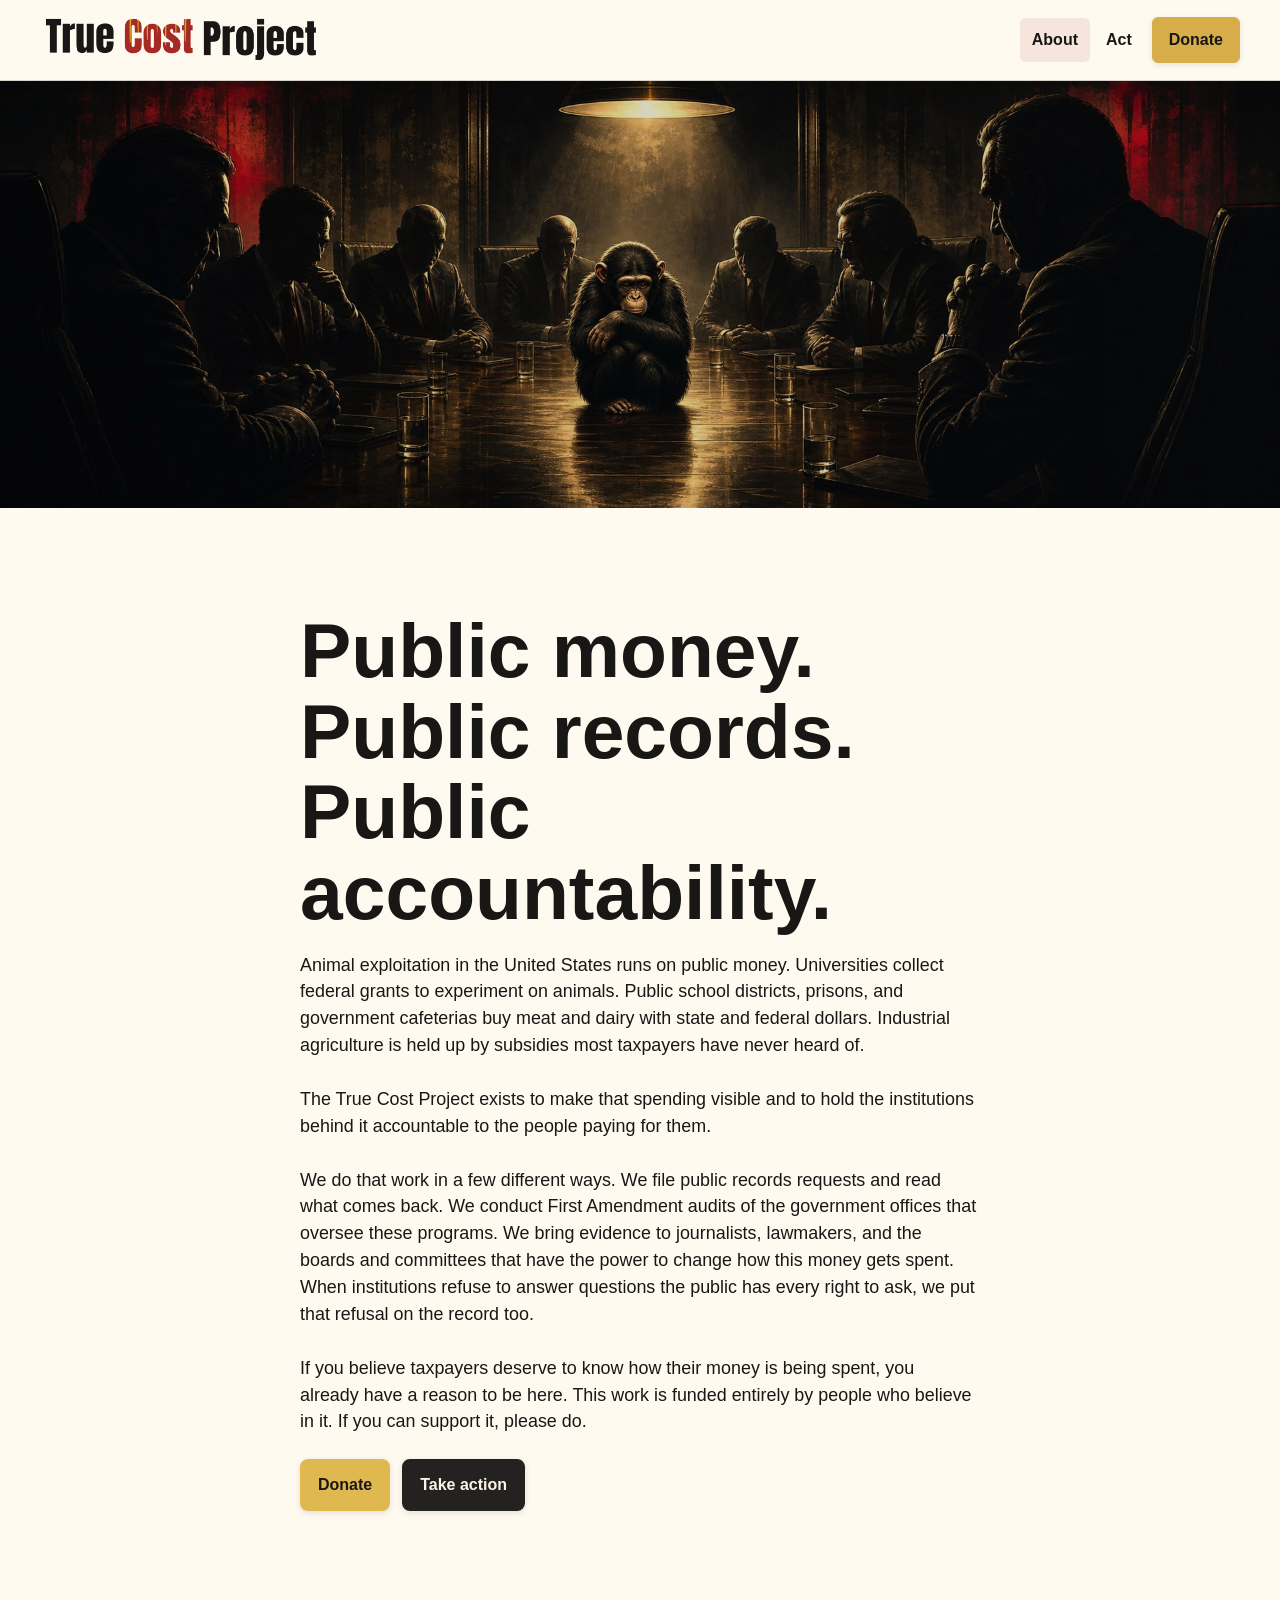
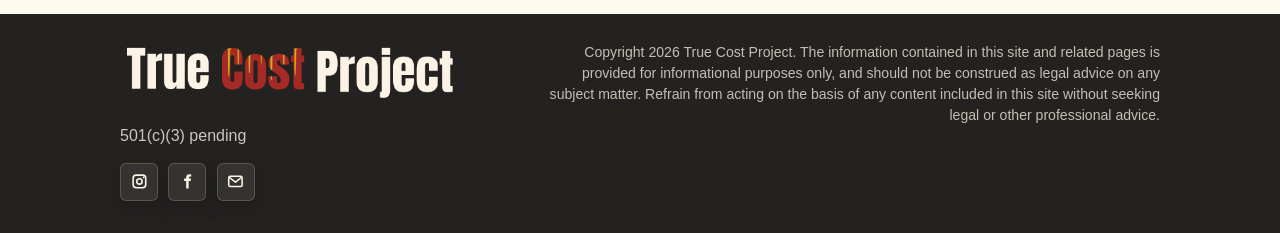
==== about.html @ 5595bfc1 "fix: tune closing sale layout" ====
<!doctype html>
<html lang="en" prefix="og: https://ogp.me/ns#">
  <head>
    <meta charset="utf-8">
    <meta name="viewport" content="width=device-width, initial-scale=1">
    <title>About True Cost Project | Research for Liberation</title>
    <meta name="description" content="Learn how True Cost Project follows money, research claims, and campaign openings tied to cages, vivisection, animal agriculture, and captive lives.">
    <meta name="robots" content="index,follow,max-image-preview:large">
    <meta name="theme-color" content="#ffffff">
    <link rel="apple-touch-icon" sizes="57x57" href="assets/icons/apple-icon-57x57.png">
    <link rel="apple-touch-icon" sizes="60x60" href="assets/icons/apple-icon-60x60.png">
    <link rel="apple-touch-icon" sizes="72x72" href="assets/icons/apple-icon-72x72.png">
    <link rel="apple-touch-icon" sizes="76x76" href="assets/icons/apple-icon-76x76.png">
    <link rel="apple-touch-icon" sizes="114x114" href="assets/icons/apple-icon-114x114.png">
    <link rel="apple-touch-icon" sizes="120x120" href="assets/icons/apple-icon-120x120.png">
    <link rel="apple-touch-icon" sizes="144x144" href="assets/icons/apple-icon-144x144.png">
    <link rel="apple-touch-icon" sizes="152x152" href="assets/icons/apple-icon-152x152.png">
    <link rel="apple-touch-icon" sizes="180x180" href="assets/icons/apple-icon-180x180.png">
    <link rel="icon" href="favicon.ico" sizes="any">
    <link rel="icon" type="image/png" sizes="192x192" href="assets/icons/android-icon-192x192.png">
    <link rel="icon" type="image/png" sizes="32x32" href="assets/icons/favicon-32x32.png">
    <link rel="icon" type="image/png" sizes="96x96" href="assets/icons/favicon-96x96.png">
    <link rel="icon" type="image/png" sizes="16x16" href="assets/icons/favicon-16x16.png">
    <link rel="manifest" href="assets/icons/manifest.json">
    <meta name="msapplication-TileColor" content="#ffffff">
    <meta name="msapplication-TileImage" content="assets/icons/ms-icon-144x144.png">
    <meta name="msapplication-config" content="assets/icons/browserconfig.xml">
    <link rel="canonical" href="https://truecostproject.org/about.html">
    <link rel="me" href="https://www.instagram.com/truecostproject/">
    <meta property="og:site_name" content="True Cost Project">
    <meta property="og:locale" content="en_US">
    <meta property="og:type" content="website">
    <meta property="og:title" content="About True Cost Project">
    <meta property="og:description" content="Research for liberation, built to expose funding behind cages, vivisection, animal agriculture, and captive lives.">
    <meta property="og:url" content="https://truecostproject.org/about.html">
    <meta property="og:image" content="https://truecostproject.org/assets/social-card.png">
    <meta property="og:image:secure_url" content="https://truecostproject.org/assets/social-card.png">
    <meta property="og:image:type" content="image/png">
    <meta property="og:image:width" content="1200">
    <meta property="og:image:height" content="630">
    <meta property="og:image:alt" content="True Cost Project card with Volunteer and Donate calls to action.">
    <meta name="twitter:card" content="summary_large_image">
    <meta name="twitter:title" content="About True Cost Project">
    <meta name="twitter:description" content="Research for liberation, built to expose funding behind cages, vivisection, animal agriculture, and captive lives.">
    <meta name="twitter:image" content="https://truecostproject.org/assets/social-card.png">
    <meta name="twitter:image:alt" content="True Cost Project card with Volunteer and Donate calls to action.">
    <link rel="stylesheet" href="assets/styles.css?v=20260530-closing-split">
    <script src="assets/site.js?v=20260529-copyedit" defer></script>
    <script type="application/ld+json">
      {
        "@context": "https://schema.org",
        "@graph": [
          {
            "@type": "Organization",
            "@id": "https://truecostproject.org/#organization",
            "name": "True Cost Project",
            "url": "https://truecostproject.org/",
            "description": "True Cost Project traces money behind vivisection, animal agriculture, captivity, and other animal-based harm.",
            "email": "info@truecostproject.org",
            "image": "https://truecostproject.org/assets/social-card.png",
            "sameAs": [
              "https://www.instagram.com/truecostproject/"
            ]
          },
          {
            "@type": "WebSite",
            "@id": "https://truecostproject.org/#website",
            "name": "True Cost Project",
            "url": "https://truecostproject.org/",
            "publisher": {
              "@id": "https://truecostproject.org/#organization"
            }
          },
          {
            "@type": "AboutPage",
            "@id": "https://truecostproject.org/about.html#webpage",
            "url": "https://truecostproject.org/about.html",
            "name": "About True Cost Project",
            "description": "Learn how True Cost Project follows money, research claims, and campaign openings tied to cages, vivisection, animal agriculture, and captive lives.",
            "isPartOf": {
              "@id": "https://truecostproject.org/#website"
            },
            "about": {
              "@id": "https://truecostproject.org/#organization"
            },
            "primaryImageOfPage": {
              "@type": "ImageObject",
              "url": "https://truecostproject.org/assets/social-card.png",
              "width": 1200,
              "height": 630
            },
            "dateModified": "2026-05-29",
            "inLanguage": "en-US"
          },
          {
            "@type": "BreadcrumbList",
            "@id": "https://truecostproject.org/about.html#breadcrumbs",
            "itemListElement": [
              {
                "@type": "ListItem",
                "position": 1,
                "name": "Home",
                "item": "https://truecostproject.org/"
              },
              {
                "@type": "ListItem",
                "position": 2,
                "name": "About",
                "item": "https://truecostproject.org/about.html"
              }
            ]
          }
        ]
      }
    </script>
  </head>
  <body data-page="about">
      <a class="skip-link" href="#main">Skip to content</a>
    <header class="site-header" data-site-header>
      <a class="brand" href="index.html" aria-label="True Cost Project home">
        <img class="brand-wordmark" src="assets/brand/wordmark-header.png?v=20260530-wordmark2" alt="" aria-hidden="true" width="1058" height="198">
      </a>
      <button class="menu-toggle" type="button" data-menu-toggle aria-expanded="false" aria-controls="site-nav">
        <span class="menu-toggle-lines" aria-hidden="true"></span>
        <span class="sr-only">Open menu</span>
      </button>
      <nav class="site-nav" id="site-nav" data-site-nav aria-label="Main navigation">
        <a class="nav-home" href="index.html" data-copy-id="global/nav-home" data-nav="home">Home</a>
        <a href="about.html" data-copy-id="global/nav-about" data-nav="about">About</a>
        <a href="act.html" data-copy-id="global/nav-act" data-nav="act">Act</a>
        <a class="nav-donate dead-link" href="#" data-copy-id="global/donate-label" data-donate-button data-pending-link>Donate</a>
      </nav>
    </header>

    <main id="main">
      <section class="page-hero section-dark visual-banner" aria-label="Illustration of a chimp surrounded by a dark boardroom meeting">
        <div class="banner-copy">
          <h1 data-copy-id="about/hero-title"></h1>
          <p data-copy-id="about/hero-subtitle"></p>
        </div>
      </section>

      <section class="section-light">
        <div class="section-inner content-narrow">
          <h1 data-copy-id="about/title">Public money. Public records. Public accountability.</h1>
          <p class="lead" data-copy-id="about/lead">Animal exploitation in the United States runs on public money. Universities collect federal grants to experiment on animals. Public school districts, prisons, and government cafeterias buy meat and dairy with state and federal dollars. Industrial agriculture is held up by subsidies most taxpayers have never heard of.<br>
<br>
The True Cost Project exists to make that spending visible and to hold the institutions behind it accountable to the people paying for them.<br>
<br>
We do that work in a few different ways. We file public records requests and read what comes back. We conduct First Amendment audits of the government offices that oversee these programs. We bring evidence to journalists, lawmakers, and the boards and committees that have the power to change how this money gets spent. When institutions refuse to answer questions the public has every right to ask, we put that refusal on the record too.<br>
<br>
If you believe taxpayers deserve to know how their money is being spent, you already have a reason to be here. This work is funded entirely by people who believe in it. If you can support it, please do.</p>
          <p data-copy-id="about/body-1"></p>
          <div class="button-row">
            <a class="button button-primary dead-link" href="#" data-copy-id="global/donate-label" data-donate-button data-pending-link>Donate</a>
            <a class="button button-dark" href="act.html" data-copy-id="about/take-action-label">Take action</a>
          </div>
        </div>
      </section>
    </main>

    <footer class="site-footer">
      <div class="footer-inner">
        <div>
          <a class="brand footer-brand" href="index.html" aria-label="True Cost Project home">
            <img class="brand-wordmark footer-wordmark" src="assets/brand/wordmark-footer.png?v=20260530-wordmark2" alt="" aria-hidden="true" width="1058" height="198">
          </a>
          <p class="footer-status" data-copy-id="global/footer-status">501(c)(3) pending</p>
        </div>
        <div class="footer-socials" aria-label="Social links">
          <a href="https://www.instagram.com/truecostproject/" target="_blank" rel="noopener" aria-label="Instagram">
            <svg class="social-icon" aria-hidden="true" focusable="false"><use href="assets/icons.svg#icon-instagram"></use></svg>
          </a>
          <a href="https://www.facebook.com/fakependingcannotfind" target="_blank" rel="noopener" aria-label="Facebook">
            <svg class="social-icon" aria-hidden="true" focusable="false"><use href="assets/icons.svg#icon-facebook"></use></svg>
          </a>
          <a href="mailto:info@truecostproject.org" aria-label="Email">
            <svg class="social-icon" aria-hidden="true" focusable="false"><use href="assets/icons.svg#icon-email"></use></svg>
          </a>
        </div>
        <p class="footer-legal" data-copy-id="global/footer-legal">Copyright 2026 True Cost Project. The information contained in this site and related pages is provided for informational purposes only, and should not be construed as legal advice on any subject matter. Refrain from acting on the basis of any content included in this site without seeking legal or other professional advice.</p>
      </div>
    </footer>

    <a class="floating-donate dead-link" href="#" data-copy-id="global/donate-label" data-donate-button data-pending-link>Donate</a>
  </body>
</html>
---- assets/styles.css ----
:root {
  --red: #a52a26;
  --red-dark: #751b1c;
  --gold: #d7ad49;
  --cream: #fbf4e6;
  --paper: #fffaf0;
  --graphite: #242221;
  --ink: #191716;
  --muted: #6e625b;
  --line: rgba(36, 34, 33, 0.18);
  --line-light: rgba(255, 250, 240, 0.24);
  --max: 1120px;
  --header-height: 76px;
}

@font-face {
  font-family: "AntonLocal";
  src: url("fonts/anton.ttf") format("truetype");
  font-weight: 400;
  font-style: normal;
  font-display: swap;
}

* {
  box-sizing: border-box;
}

html {
  scroll-behavior: smooth;
}

body {
  margin: 0;
  background: var(--paper);
  color: var(--ink);
  font-family: Arial, Helvetica, sans-serif;
  font-size: 16px;
  line-height: 1.5;
  letter-spacing: 0;
}

a {
  color: inherit;
}

img,
svg {
  max-width: 100%;
}

.skip-link {
  position: absolute;
  left: 1rem;
  top: 0.5rem;
  z-index: 20;
  transform: translateY(-150%);
  background: var(--gold);
  color: var(--ink);
  padding: 0.65rem 0.85rem;
  border-radius: 6px;
}

.skip-link:focus {
  transform: translateY(0);
}

.sr-only {
  position: absolute;
  width: 1px;
  height: 1px;
  padding: 0;
  margin: -1px;
  overflow: hidden;
  clip: rect(0, 0, 0, 0);
  white-space: nowrap;
  border: 0;
}

.site-header {
  position: sticky;
  top: 0;
  z-index: 30;
  min-height: var(--header-height);
  display: flex;
  align-items: center;
  justify-content: space-between;
  gap: 1rem;
  padding: 0.85rem clamp(1rem, 4vw, 2.5rem);
  background: rgba(255, 250, 240, 0.96);
  border-bottom: 1px solid var(--line);
  backdrop-filter: blur(14px);
}

.brand {
  display: inline-flex;
  align-items: center;
  text-decoration: none;
  font-weight: 800;
}

.brand-wordmark {
  display: block;
  width: clamp(220px, 22vw, 300px);
  height: auto;
}

.footer-wordmark {
  width: clamp(220px, 28vw, 340px);
}

.menu-toggle {
  display: inline-grid;
  place-items: center;
  width: 44px;
  height: 44px;
  border: 1px solid var(--line);
  border-radius: 8px;
  background: var(--paper);
  color: var(--ink);
  cursor: pointer;
}

.menu-toggle-lines,
.menu-toggle-lines::before,
.menu-toggle-lines::after {
  display: block;
  width: 22px;
  height: 2px;
  background: currentColor;
  content: "";
}

.menu-toggle-lines {
  position: relative;
}

.menu-toggle-lines::before,
.menu-toggle-lines::after {
  position: absolute;
  left: 0;
}

.menu-toggle-lines::before {
  top: -7px;
}

.menu-toggle-lines::after {
  top: 7px;
}

.site-nav {
  position: fixed;
  top: var(--header-height);
  left: 0;
  right: 0;
  bottom: 0;
  z-index: 25;
  display: grid;
  align-content: start;
  grid-template-columns: 1fr;
  gap: 0;
  min-height: calc(100vh - var(--header-height));
  min-height: calc(100dvh - var(--header-height));
  padding: 0.75rem;
  background: var(--paper);
  border-bottom: 1px solid var(--line);
  box-shadow: 0 20px 30px rgba(36, 34, 33, 0.14);
  opacity: 0;
  overflow-y: auto;
  pointer-events: none;
  transform: translateY(-0.5rem);
  visibility: hidden;
  transition:
    opacity 160ms ease-in-out,
    transform 160ms ease-in-out,
    visibility 160ms ease-in-out;
}

.site-nav.is-open {
  opacity: 1;
  pointer-events: auto;
  transform: translateY(0);
  visibility: visible;
}

.site-nav a {
  display: flex;
  align-items: center;
  min-height: 48px;
  padding: 0.75rem 0.85rem;
  border-radius: 6px;
  color: var(--ink);
  font-weight: 700;
  text-decoration: none;
  transition: background-color 150ms ease, border-color 150ms ease, color 150ms ease, box-shadow 150ms ease;
}

.site-nav a:hover,
.site-nav a:focus,
.site-nav a[aria-current="page"] {
  background: rgba(165, 42, 38, 0.1);
}

.site-nav .nav-donate {
  background: var(--red);
  color: var(--cream);
}

.site-nav .nav-donate:hover,
.site-nav .nav-donate:focus {
  background: var(--red-dark);
}

body[data-page="home"] .nav-home {
  display: none;
}

.section-dark {
  background: var(--graphite);
  color: var(--cream);
}

.section-light {
  background: var(--paper);
  color: var(--ink);
}

.hero {
  --hero-mobile-aspect: 4 / 5;
  --hero-desktop-aspect: 16 / 9;
  position: relative;
  overflow: hidden;
  background:
    linear-gradient(90deg, rgba(25, 23, 22, 0.96) 0%, rgba(25, 23, 22, 0.88) 42%, rgba(25, 23, 22, 0.58) 100%),
    radial-gradient(circle at 78% 18%, rgba(215, 173, 73, 0.68), transparent 29%),
    radial-gradient(circle at 83% 74%, rgba(165, 42, 38, 0.9), transparent 36%),
    linear-gradient(135deg, #751b1c 0%, #a52a26 42%, #d7ad49 100%);
  color: var(--cream);
}

.visual-banner {
  min-height: clamp(220px, 33.333vw, 640px);
}

.page-hero.visual-banner {
  min-height: 0;
  aspect-ratio: 3 / 1;
}

.hero.visual-banner {
  width: 100%;
  height: min(calc(100vw * 1.25), calc(100vh - var(--header-height)));
  height: min(calc(100vw * 1.25), calc(100svh - var(--header-height)));
  min-height: 0;
  max-height: none;
  aspect-ratio: auto;
  background-image:
    linear-gradient(90deg, rgba(25, 23, 22, 0.82) 0%, rgba(25, 23, 22, 0.56) 46%, rgba(25, 23, 22, 0.14) 100%),
    linear-gradient(180deg, rgba(25, 23, 22, 0.02), rgba(25, 23, 22, 0.18)),
    url("images/home-hero-mobile.jpg");
  background-position: center;
  background-size: cover;
}

@supports (height: 100dvh) {
  .hero.visual-banner {
    height: min(calc(100vw * 1.25), calc(100dvh - var(--header-height)));
  }
}

.hero::before,
.hero::after {
  position: absolute;
  pointer-events: none;
  content: "";
}

.hero::before {
  inset: 9% -12% 8% 48%;
  border: 1px solid rgba(251, 244, 230, 0.24);
  border-radius: 8px;
  background:
    linear-gradient(135deg, rgba(251, 244, 230, 0.11), rgba(251, 244, 230, 0)),
    repeating-linear-gradient(90deg, rgba(251, 244, 230, 0.08) 0 1px, transparent 1px 72px);
}

.hero::after {
  right: -10%;
  bottom: -22%;
  width: min(58vw, 620px);
  aspect-ratio: 1 / 1;
  border-radius: 50%;
  background: radial-gradient(circle, rgba(215, 173, 73, 0.28), transparent 68%);
}

.page-hero {
  position: relative;
  overflow: hidden;
  background:
    linear-gradient(90deg, rgba(25, 23, 22, 0.95) 0%, rgba(25, 23, 22, 0.8) 52%, rgba(25, 23, 22, 0.44) 100%),
    radial-gradient(circle at 82% 20%, rgba(215, 173, 73, 0.58), transparent 30%),
    radial-gradient(circle at 78% 80%, rgba(165, 42, 38, 0.82), transparent 38%),
    linear-gradient(135deg, #751b1c 0%, #a52a26 48%, #d7ad49 100%);
  background-position: center;
  background-repeat: no-repeat;
  background-size: cover;
}

body[data-page="about"] .page-hero {
  background-image:
    linear-gradient(90deg, rgba(25, 23, 22, 0.12), rgba(25, 23, 22, 0.22)),
    url("images/about-banner.jpg");
  background-position: center;
  background-repeat: no-repeat;
  background-size: contain;
}

body[data-page="act"] .page-hero {
  background-image:
    linear-gradient(90deg, rgba(25, 23, 22, 0.08), rgba(25, 23, 22, 0.2)),
    url("images/act-banner.jpg");
  background-position: center;
  background-repeat: no-repeat;
  background-size: contain;
}

.hero.visual-banner::before,
.hero.visual-banner::after,
.page-hero::before {
  display: none;
}

.page-hero::before {
  position: absolute;
  inset: 14% -18% 14% 48%;
  border: 1px solid rgba(251, 244, 230, 0.24);
  border-radius: 8px;
  background:
    linear-gradient(135deg, rgba(251, 244, 230, 0.11), rgba(251, 244, 230, 0)),
    repeating-linear-gradient(90deg, rgba(251, 244, 230, 0.08) 0 1px, transparent 1px 76px);
  content: "";
  pointer-events: none;
}

.hero-copy,
.banner-copy {
  position: absolute;
  inset: clamp(1rem, 4vw, 3.25rem);
  z-index: 1;
  display: flex;
  flex-direction: column;
  align-items: center;
  justify-content: center;
  width: auto;
  color: var(--cream);
  isolation: isolate;
  pointer-events: none;
  text-align: center;
  text-shadow: 2px 2px 10px rgba(0, 0, 0, 0.95);
}

.hero-copy h1,
.banner-copy h1,
.hero-copy p,
.banner-copy p {
  pointer-events: auto;
}

.hero-copy {
  inset:
    clamp(1rem, 4vw, 3.25rem)
    clamp(2rem, 7vw, 5.75rem)
    clamp(4.5rem, 12vw, 7.25rem)
    clamp(1rem, 4vw, 3.25rem);
  align-items: flex-end;
  justify-content: center;
  text-align: right;
}

.hero-copy h1,
.banner-copy h1 {
  margin: 0;
  color: var(--cream);
  line-height: 0.96;
}

.hero-copy h1 {
  max-width: 17ch;
  font-size: clamp(1.85rem, 6.5vw, 3.6rem);
}

.hero-copy p {
  max-width: 35rem;
  margin: clamp(1.15rem, 2.8vw, 1.85rem) 0 0;
  font-size: clamp(0.95rem, 1.55vw, 1.12rem);
  line-height: 1.45;
}

.banner-copy {
  justify-content: center;
  width: auto;
}

.banner-copy h1 {
  font-size: clamp(1.6rem, 4vw, 3.4rem);
}

.banner-copy p {
  margin: 0.85rem 0 0;
  font-size: clamp(0.95rem, 1.6vw, 1.12rem);
}

.banner-copy h1:empty,
.banner-copy p:empty {
  display: none;
}

.copy-editor-enabled .banner-copy h1,
.copy-editor-enabled .banner-copy p {
  display: block;
  min-height: 1.75em;
}

.copy-editor-enabled .hero-copy p,
.copy-editor-enabled .banner-copy p {
  width: min(100%, 35rem);
}

.copy-editor-enabled .banner-copy h1 {
  width: min(100%, 42rem);
}

.section-inner {
  width: min(100%, var(--max));
  margin: 0 auto;
  padding: clamp(3.25rem, 8vw, 6.5rem) clamp(1rem, 4vw, 2.5rem);
}

.split-grid {
  display: grid;
  gap: clamp(1.5rem, 5vw, 3rem);
}

.content-narrow {
  max-width: 760px;
}

h1,
h2,
h3,
p,
blockquote {
  overflow-wrap: anywhere;
}

h1,
h2,
h3 {
  margin: 0;
  line-height: 1.05;
  letter-spacing: 0;
}

h1 {
  font-size: clamp(2.3rem, 6vw, 5rem);
}

h2 {
  font-size: clamp(1.65rem, 4vw, 3.2rem);
}

h3 {
  font-size: 1.1rem;
}

.lead {
  max-width: 62ch;
  margin: 1.2rem 0 0;
  font-size: 1.12rem;
}

.section-heading {
  max-width: 760px;
  margin-bottom: 1.8rem;
}

.section-heading p {
  max-width: 62ch;
  margin: 1rem 0 0;
  color: var(--muted);
}

.section-dark .section-heading p {
  color: rgba(251, 244, 230, 0.78);
}

.compact {
  max-width: none;
  margin-bottom: 1.25rem;
}

.button-row {
  display: flex;
  flex-wrap: wrap;
  gap: 0.75rem;
  margin-top: 1.5rem;
}

.button {
  --button-bg: transparent;
  --button-bg-hover: var(--button-bg);
  --button-fg: currentColor;
  --button-border: rgba(117, 27, 28, 0.72);
  --button-border-hover: var(--button-border);
  --button-shadow-rest: 0 2px 6px rgba(36, 34, 33, 0.12);
  --button-shadow-hover: 0 2px 4px rgba(25, 23, 22, 0.16), 0 8px 16px rgba(25, 23, 22, 0.18), 0 13px 28px rgba(25, 23, 22, 0.12);
  position: relative;
  z-index: 0;
  display: inline-flex;
  align-items: center;
  justify-content: center;
  min-height: 46px;
  padding: 0.75rem 1rem;
  border: 2px solid var(--button-border);
  border-radius: 8px;
  background: var(--button-bg);
  color: var(--button-fg);
  box-shadow: var(--button-shadow-rest);
  font-weight: 800;
  text-decoration: none;
  cursor: pointer;
  overflow: visible;
  transition: background-color 150ms ease, border-color 150ms ease, box-shadow 150ms ease;
}

.button::before,
.floating-donate::before {
  display: none;
  content: "";
}

.button-primary {
  --donate-gold: #dfb84f;
  --donate-gold-hover: #edc966;
  --button-bg: var(--donate-gold);
  --button-bg-hover: var(--donate-gold-hover);
  --button-fg: var(--ink);
  --button-border: var(--donate-gold);
  --button-border-hover: var(--donate-gold-hover);
}

.button:hover,
.button:focus-visible,
.button.button-hover,
.floating-donate:hover,
.floating-donate:focus-visible,
.floating-donate.button-hover {
  background: var(--button-bg-hover);
  border-color: var(--button-border-hover);
  box-shadow: var(--button-shadow-hover);
}

.button-dark {
  --button-bg: var(--graphite);
  --button-bg-hover: #4a2728;
  --button-fg: var(--cream);
  --button-border: var(--graphite);
  --button-border-hover: #3b2424;
}

.button-secondary {
  --button-bg: transparent;
  --button-bg-hover: rgba(117, 27, 28, 0.36);
  --button-fg: var(--cream);
  --button-border: var(--line-light);
  --button-border-hover: rgba(251, 244, 230, 0.6);
}

.button-dark:hover,
.button-dark:focus-visible,
.button-dark.button-hover,
.button-secondary:hover,
.button-secondary:focus-visible,
.button-secondary.button-hover {
  color: var(--cream);
}

.button.donate-hint {
  border-color: var(--button-border);
  box-shadow: var(--button-shadow-rest);
}

.button.donate-hint:hover,
.button.donate-hint:focus-visible,
.button.donate-hint.button-hover {
  z-index: 2;
  background: var(--button-bg-hover);
  border-color: var(--button-border-hover);
  box-shadow: var(--button-shadow-hover);
}

.button:active {
  box-shadow: 0 2px 6px rgba(25, 23, 22, 0.22);
}

.banner-donate {
  position: absolute;
  left: 50%;
  bottom: clamp(1.25rem, 4vw, 2.5rem);
  z-index: 2;
  transform: translateX(-50%);
}

.banner-donate.donate-hint {
  transform: translateX(-50%);
}

.banner-donate.donate-hint:hover,
.banner-donate.donate-hint:focus-visible,
.banner-donate.donate-hint.button-hover {
  background: var(--button-bg-hover);
  border-color: var(--button-border-hover);
  box-shadow: var(--button-shadow-hover);
  transform: translateX(-50%);
}

.social-preview .section-inner {
  --social-section-y: clamp(3.25rem, 8vw, 6.5rem);
  width: 100%;
  padding-top: var(--social-section-y);
  padding-right: 0;
  padding-bottom: calc(var(--social-section-y) - 1.55rem);
  padding-left: 0;
}

.social-feed-host {
  position: relative;
  width: 100%;
}

.closing-sale h2 {
  overflow-wrap: normal;
  text-wrap: balance;
}

.curator-feed {
  position: absolute;
  inset: 0 auto auto 0;
  width: 100%;
  min-height: 260px;
  overflow: hidden;
  visibility: hidden;
  opacity: 0;
  pointer-events: none;
}

.curator-feed > * {
  width: 100%;
}

.curator-feed .crt-logo,
.curator-feed .crt-tag {
  z-index: 1 !important;
}

.social-feed-host.is-curator-ready .curator-feed {
  position: static;
  overflow: visible;
  visibility: visible;
  opacity: 1;
  pointer-events: auto;
}

.social-feed-host.is-curator-ready .curator-demo-grid {
  display: none;
}

.curator-demo-grid {
  display: grid;
  grid-template-columns: 1fr;
  gap: 1rem;
}

.curator-demo-tile {
  display: grid;
  grid-template-rows: auto 1fr;
  min-width: 0;
  overflow: hidden;
  border: 1px solid var(--line);
  border-radius: 8px;
  background: var(--cream);
  color: var(--ink);
  box-shadow: 0 10px 22px rgba(36, 34, 33, 0.1);
  text-decoration: none;
}

.curator-demo-media {
  display: block;
  aspect-ratio: 1 / 1;
  background:
    radial-gradient(circle at 22% 22%, rgba(251, 244, 230, 0.62), transparent 24%),
    radial-gradient(circle at 82% 78%, rgba(215, 173, 73, 0.8), transparent 34%),
    linear-gradient(135deg, var(--red), #c56a37);
}

.curator-demo-tile:nth-child(2n) .curator-demo-media {
  background:
    radial-gradient(circle at 76% 20%, rgba(215, 173, 73, 0.72), transparent 30%),
    radial-gradient(circle at 24% 78%, rgba(251, 244, 230, 0.34), transparent 32%),
    linear-gradient(135deg, var(--graphite), var(--red-dark));
}

.curator-demo-tile:nth-child(3n) .curator-demo-media {
  background:
    linear-gradient(90deg, rgba(25, 23, 22, 0.46) 0 1px, transparent 1px 30%),
    radial-gradient(circle at 74% 26%, rgba(215, 173, 73, 0.76), transparent 30%),
    linear-gradient(135deg, #7b201f, var(--gold));
}

.curator-demo-tile:hover,
.curator-demo-tile:focus {
  border-color: rgba(165, 42, 38, 0.48);
  box-shadow: 0 12px 26px rgba(36, 34, 33, 0.14);
}

.curator-demo-copy {
  display: grid;
  align-content: start;
  gap: 0.45rem;
  min-height: 6.75rem;
  padding: 0.78rem;
}

.curator-demo-channel {
  color: var(--red-dark);
  font-size: 0.72rem;
  font-weight: 900;
  line-height: 1;
}

.curator-demo-summary {
  display: -webkit-box;
  -webkit-box-orient: vertical;
  -webkit-line-clamp: 4;
  overflow: hidden;
  color: var(--ink);
  font-size: 0.9rem;
  font-weight: 700;
  line-height: 1.26;
}

.tile-grid {
  display: grid;
  grid-template-columns: 1fr;
  gap: 1rem;
}

.testimony-tile,
.action-card,
.email-panel {
  border: 1px solid var(--line);
  border-radius: 8px;
  background: var(--cream);
  color: var(--ink);
}

.testimony-tile,
.action-card {
  padding: 1rem;
}

.action-card p,
.email-panel p {
  color: var(--muted);
}

.action-card p {
  width: 100%;
  max-width: none;
}

.testimony-grid {
  align-items: stretch;
}

.section-dark .testimony-tile {
  background: rgba(255, 250, 240, 0.08);
  color: var(--cream);
  border-color: var(--line-light);
}

.avatar-placeholder {
  width: 52px;
  height: 52px;
  margin-bottom: 1rem;
  border-radius: 50%;
  background: linear-gradient(135deg, var(--red), var(--cream));
  border: 2px solid var(--gold);
}

.avatar-placeholder.gold {
  background: linear-gradient(135deg, var(--gold), var(--red-dark));
}

blockquote {
  margin: 0;
  font-size: 1.02rem;
}

.quote-name {
  margin: 1rem 0 0;
  color: var(--gold);
  font-weight: 800;
}

.copy-stack p,
.content-narrow p {
  max-width: 68ch;
}

.action-grid {
  display: grid;
  grid-template-columns: 1fr;
  gap: 1rem;
}

.action-card {
  display: flex;
  flex-direction: column;
  align-items: flex-start;
  min-height: 260px;
}

.action-card .button {
  margin-top: auto;
}

.highlight-card {
  background: var(--red-dark);
  color: var(--cream);
  border-color: var(--red-dark);
}

.highlight-card p {
  color: rgba(251, 244, 230, 0.8);
}

.email-panel {
  margin-top: 1rem;
  padding: 1.25rem;
}

.logo-grid {
  display: grid;
  grid-template-columns: repeat(2, minmax(0, 1fr));
  gap: 1rem;
}

.logo-tile {
  display: grid;
  place-items: center;
  aspect-ratio: 1 / 1;
  border: 1px solid var(--line);
  border-radius: 8px;
  background: var(--cream);
  color: var(--muted);
  font-weight: 800;
  text-align: center;
  text-decoration: none;
}

.logo-tile:hover,
.logo-tile:focus {
  color: var(--red-dark);
  border-color: var(--red);
}

.site-footer {
  position: relative;
  z-index: 2;
  background: var(--graphite);
  color: var(--cream);
}

.footer-inner {
  width: min(100%, var(--max));
  margin: 0 auto;
  padding: 1.75rem clamp(1rem, 4vw, 2.5rem) 5.25rem;
  display: grid;
  gap: 1rem;
}

.footer-status {
  margin: 0.75rem 0 0;
  color: rgba(251, 244, 230, 0.78);
}

.footer-socials {
  position: relative;
  z-index: 3;
  display: flex;
  flex-wrap: wrap;
  gap: 0.65rem;
}

.footer-socials a {
  display: inline-flex;
  align-items: center;
  justify-content: center;
  width: 38px;
  height: 38px;
  border: 1px solid rgba(251, 244, 230, 0.18);
  border-radius: 6px;
  background: rgba(255, 250, 240, 0.08);
  color: var(--cream);
  box-shadow: 0 8px 18px rgba(0, 0, 0, 0.18);
  text-decoration: none;
}

.social-icon {
  width: 1.18rem;
  height: 1.18rem;
  display: block;
}

.footer-socials a:hover,
.footer-socials a:focus {
  color: var(--gold);
}

.footer-legal {
  max-width: 78ch;
  margin: 0;
  color: rgba(251, 244, 230, 0.74);
  font-size: 0.88rem;
}

.floating-donate {
  --donate-gold: #dfb84f;
  --donate-gold-hover: #edc966;
  --button-bg: var(--donate-gold);
  --button-bg-hover: var(--donate-gold-hover);
  --button-border: var(--donate-gold);
  --button-border-hover: var(--donate-gold-hover);
  --button-shadow-rest: 0 2px 6px rgba(36, 34, 33, 0.12);
  --button-shadow-hover: 0 2px 4px rgba(25, 23, 22, 0.16), 0 8px 16px rgba(25, 23, 22, 0.18), 0 13px 28px rgba(25, 23, 22, 0.12);
  position: fixed;
  right: 1rem;
  bottom: var(--floating-donate-bottom, 1rem);
  z-index: 20;
  display: inline-flex;
  align-items: center;
  justify-content: center;
  min-height: 46px;
  padding: 0.75rem 0.95rem;
  border: 2px solid var(--button-border);
  border-radius: 8px;
  background: var(--button-bg);
  color: var(--ink);
  box-shadow: var(--button-shadow-rest);
  font-weight: 900;
  text-decoration: none;
  overflow: visible;
  transition: background-color 150ms ease, border-color 150ms ease, box-shadow 150ms ease, opacity 160ms ease, transform 160ms ease;
}

.floating-donate::before {
  display: none;
}

.floating-donate.is-absorbed {
  opacity: 0;
  pointer-events: none;
  transform: translateY(8px) scale(0.94);
}

.copy-editor-enabled {
  padding-bottom: 3rem;
}

.copy-editor-enabled [data-copy-editable] {
  min-width: min(100%, 10rem);
  outline: 1px dashed rgba(165, 42, 38, 0.48);
  outline-offset: 3px;
}

.copy-editor-enabled .testimony-tile blockquote,
.copy-editor-enabled .testimony-tile .quote-name,
.copy-editor-enabled .footer-legal {
  width: 100%;
}

.copy-editor-enabled [data-copy-editable]:focus {
  outline: 2px solid var(--gold);
  outline-offset: 4px;
}

.copy-editor-enabled [data-copy-editable]:focus-within {
  outline: 2px solid var(--gold);
  outline-offset: 4px;
}

.copy-editor-field {
  display: block;
  width: 100%;
  min-width: 0;
  margin: 0;
  padding: 0;
  border: 0;
  background: transparent;
  color: inherit;
  font: inherit;
  font-size: inherit;
  font-weight: inherit;
  line-height: inherit;
  letter-spacing: inherit;
  overflow: hidden;
  resize: none;
}

.copy-editor-field:focus {
  outline: 0;
}

.copy-editor-bar {
  position: fixed;
  left: 0;
  right: 0;
  bottom: 0;
  z-index: 80;
  display: grid;
  grid-template-columns: 1fr auto 1fr;
  align-items: center;
  min-height: 42px;
  padding: 0.35rem 0.75rem;
  border-top: 1px solid var(--line);
  background: rgba(255, 250, 240, 0.97);
  box-shadow: 0 -6px 18px rgba(36, 34, 33, 0.12);
}

.copy-editor-save {
  grid-column: 2;
  min-height: 30px;
  padding: 0.35rem 0.95rem;
  border: 1px solid var(--red-dark);
  border-radius: 6px;
  background: var(--graphite);
  color: var(--cream);
  font-weight: 800;
  cursor: pointer;
}

.copy-editor-dirty .copy-editor-save {
  background: var(--red);
}

.copy-editor-save:disabled {
  cursor: wait;
  opacity: 0.72;
}

.copy-editor-status {
  justify-self: end;
  color: var(--muted);
  font-size: 0.78rem;
  font-weight: 700;
}

.copy-editor-enabled .floating-donate {
  bottom: calc(var(--floating-donate-bottom, 1rem) + 3rem);
}

@media (min-width: 560px) {
  .tile-grid,
  .action-grid {
    grid-template-columns: repeat(2, minmax(0, 1fr));
  }

  .curator-demo-grid {
    grid-template-columns: repeat(2, minmax(0, 1fr));
  }

  .footer-inner {
    grid-template-columns: minmax(190px, max-content) minmax(0, 78ch);
    align-items: start;
    justify-content: space-between;
    gap: 0.9rem clamp(1.25rem, 4vw, 3rem);
    padding-bottom: 2rem;
  }

  .footer-socials {
    align-self: end;
  }

  .footer-legal {
    grid-column: 2;
    grid-row: 1 / span 2;
    justify-self: end;
    text-align: right;
  }
}

@media (min-width: 820px) {
  .menu-toggle {
    display: none;
  }

  .site-nav {
    position: static;
    display: flex;
    align-items: center;
    bottom: auto;
    gap: 0.25rem;
    min-height: 0;
    overflow: visible;
    opacity: 1;
    padding: 0;
    border: 0;
    background: transparent;
    box-shadow: none;
    pointer-events: auto;
    transform: none;
    visibility: visible;
    transition: none;
  }

  .site-nav a {
    min-height: 42px;
    padding: 0.65rem 0.75rem;
  }

  .site-nav .nav-donate {
    --nav-donate-plain-bg: rgba(255, 250, 240, 0.92);
    --nav-donate-plain-border: transparent;
    margin-left: 0.25rem;
    padding-inline: 1rem;
    border: 1px solid var(--gold);
    background: var(--gold);
    color: var(--ink);
    box-shadow: 0 2px 6px rgba(36, 34, 33, 0.1);
  }

  .site-nav .nav-donate:hover,
  .site-nav .nav-donate:focus {
    background: #edc966;
    color: var(--ink);
  }

  body[data-page="home"]:not(.hero-donate-passed) .site-nav .nav-donate {
    border-color: var(--nav-donate-plain-border);
    background: var(--nav-donate-plain-bg);
    box-shadow: none;
  }

  body[data-page="home"]:not(.hero-donate-passed) .site-nav .nav-donate:hover,
  body[data-page="home"]:not(.hero-donate-passed) .site-nav .nav-donate:focus {
    background: var(--paper);
    border-color: rgba(36, 34, 33, 0.28);
  }

  .site-nav .nav-home {
    display: none;
  }

  .hero.visual-banner {
    height: min(calc(100vw * 0.5625), calc(100vh - var(--header-height)));
    height: min(calc(100vw * 0.5625), calc(100svh - var(--header-height)));
    background-image:
      linear-gradient(180deg, rgba(25, 23, 22, 0.02), rgba(25, 23, 22, 0.12)),
      url("images/home-hero-desktop.jpg");
  }

  @supports (height: 100dvh) {
    .hero.visual-banner {
      height: min(calc(100vw * 0.5625), calc(100dvh - var(--header-height)));
    }
  }

  .split-grid {
    align-items: center;
  }

  .testimony-grid,
  .logo-grid {
    grid-template-columns: repeat(4, minmax(0, 1fr));
  }

  .curator-demo-grid {
    grid-template-columns: repeat(4, minmax(0, 1fr));
  }

  .contact-grid {
    grid-template-columns: repeat(4, minmax(0, 1fr));
  }

  .floating-donate {
    display: none;
  }

  .footer-inner {
    grid-template-columns: minmax(220px, max-content) minmax(0, 78ch);
    gap: 0.9rem clamp(1.5rem, 5vw, 4rem);
  }
}

@media (min-width: 960px) {
  .closing-sale .split-grid {
    grid-template-columns: repeat(2, minmax(0, 1fr));
    gap: clamp(1rem, 3vw, 2rem);
  }

  .closing-sale h2 {
    font-size: clamp(1.65rem, 3.4vw, 2.85rem);
  }
}
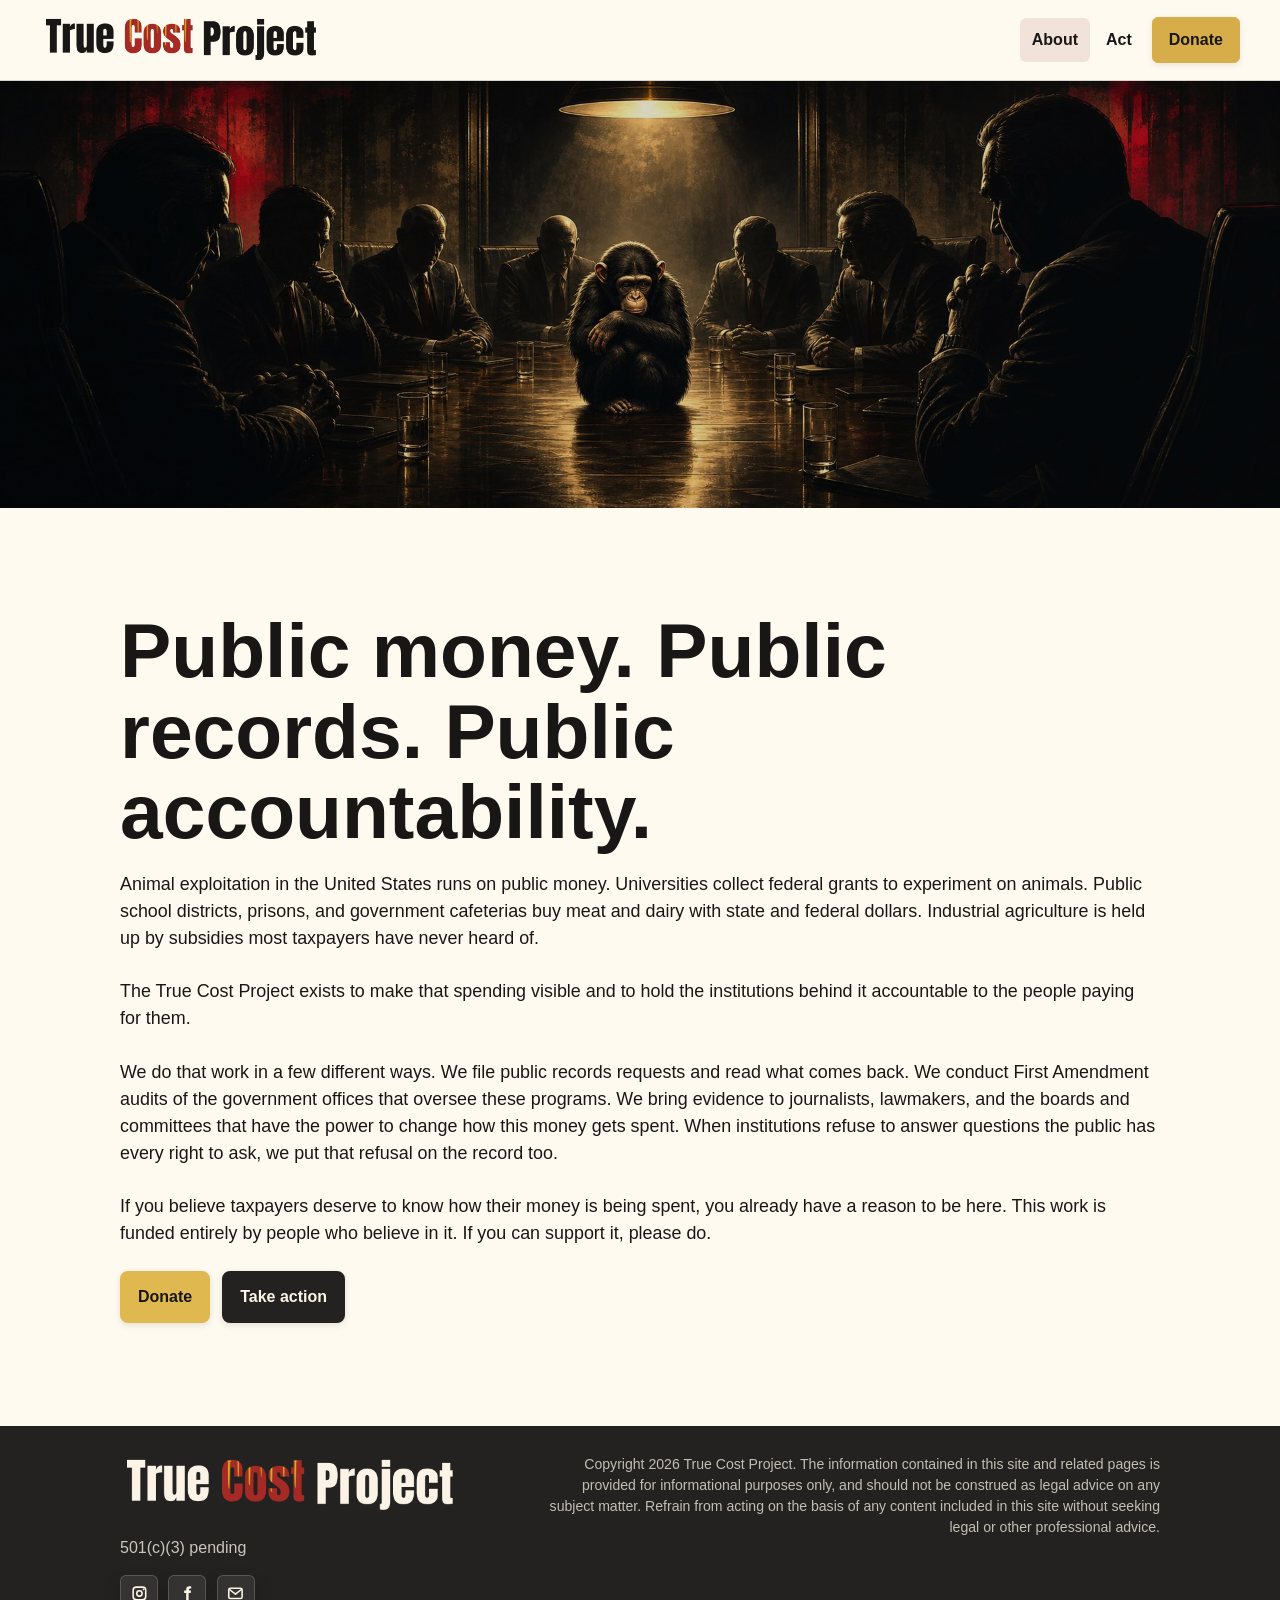
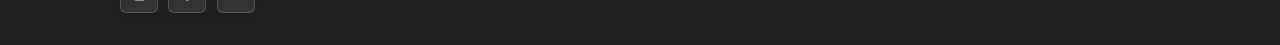
==== commit 0c3a17cf: "fix: standardize layout colors" ====
--- a/about.html
+++ b/about.html
@@ -44,7 +44,7 @@
     <meta name="twitter:description" content="Research for liberation, built to expose funding behind cages, vivisection, animal agriculture, and captive lives.">
     <meta name="twitter:image" content="https://truecostproject.org/assets/social-card.png">
     <meta name="twitter:image:alt" content="True Cost Project card with Volunteer and Donate calls to action.">
-    <link rel="stylesheet" href="assets/styles.css?v=20260530-closing-split">
+    <link rel="stylesheet" href="assets/styles.css?v=20260530-section-heading">
     <script src="assets/site.js?v=20260529-copyedit" defer></script>
     <script type="application/ld+json">
       {
--- a/assets/styles.css
+++ b/assets/styles.css
@@ -1,7 +1,8 @@
 :root {
-  --red: #a52a26;
+  --red: #751b1c;
   --red-dark: #751b1c;
   --gold: #d7ad49;
+  --donate-highlight: #ffe1a6;
   --cream: #fbf4e6;
   --paper: #fffaf0;
   --graphite: #242221;
@@ -198,7 +199,7 @@
 .site-nav a:hover,
 .site-nav a:focus,
 .site-nav a[aria-current="page"] {
-  background: rgba(165, 42, 38, 0.1);
+  background: rgba(117, 27, 28, 0.1);
 }
 
 .site-nav .nav-donate {
@@ -233,8 +234,8 @@
   background:
     linear-gradient(90deg, rgba(25, 23, 22, 0.96) 0%, rgba(25, 23, 22, 0.88) 42%, rgba(25, 23, 22, 0.58) 100%),
     radial-gradient(circle at 78% 18%, rgba(215, 173, 73, 0.68), transparent 29%),
-    radial-gradient(circle at 83% 74%, rgba(165, 42, 38, 0.9), transparent 36%),
-    linear-gradient(135deg, #751b1c 0%, #a52a26 42%, #d7ad49 100%);
+    radial-gradient(circle at 83% 74%, rgba(117, 27, 28, 0.9), transparent 36%),
+    linear-gradient(135deg, #751b1c 0%, #751b1c 42%, #d7ad49 100%);
   color: var(--cream);
 }
 
@@ -299,8 +300,8 @@
   background:
     linear-gradient(90deg, rgba(25, 23, 22, 0.95) 0%, rgba(25, 23, 22, 0.8) 52%, rgba(25, 23, 22, 0.44) 100%),
     radial-gradient(circle at 82% 20%, rgba(215, 173, 73, 0.58), transparent 30%),
-    radial-gradient(circle at 78% 80%, rgba(165, 42, 38, 0.82), transparent 38%),
-    linear-gradient(135deg, #751b1c 0%, #a52a26 48%, #d7ad49 100%);
+    radial-gradient(circle at 78% 80%, rgba(117, 27, 28, 0.82), transparent 38%),
+    linear-gradient(135deg, #751b1c 0%, #751b1c 48%, #d7ad49 100%);
   background-position: center;
   background-repeat: no-repeat;
   background-size: cover;
@@ -445,6 +446,10 @@
   max-width: 760px;
 }
 
+body[data-page="about"] .content-narrow {
+  max-width: none;
+}
+
 h1,
 h2,
 h3,
@@ -479,8 +484,12 @@
   font-size: 1.12rem;
 }
 
+body[data-page="about"] .lead,
+body[data-page="about"] .content-narrow p {
+  max-width: none;
+}
+
 .section-heading {
-  max-width: 760px;
   margin-bottom: 1.8rem;
 }
 
@@ -541,7 +550,7 @@
 
 .button-primary {
   --donate-gold: #dfb84f;
-  --donate-gold-hover: #edc966;
+  --donate-gold-hover: var(--donate-highlight);
   --button-bg: var(--donate-gold);
   --button-bg-hover: var(--donate-gold-hover);
   --button-fg: var(--ink);
@@ -562,10 +571,10 @@
 
 .button-dark {
   --button-bg: var(--graphite);
-  --button-bg-hover: #4a2728;
+  --button-bg-hover: var(--red);
   --button-fg: var(--cream);
   --button-border: var(--graphite);
-  --button-border-hover: #3b2424;
+  --button-border-hover: var(--red);
 }
 
 .button-secondary {
@@ -700,7 +709,7 @@
   background:
     radial-gradient(circle at 22% 22%, rgba(251, 244, 230, 0.62), transparent 24%),
     radial-gradient(circle at 82% 78%, rgba(215, 173, 73, 0.8), transparent 34%),
-    linear-gradient(135deg, var(--red), #c56a37);
+    linear-gradient(135deg, var(--red), var(--red-dark));
 }
 
 .curator-demo-tile:nth-child(2n) .curator-demo-media {
@@ -714,12 +723,12 @@
   background:
     linear-gradient(90deg, rgba(25, 23, 22, 0.46) 0 1px, transparent 1px 30%),
     radial-gradient(circle at 74% 26%, rgba(215, 173, 73, 0.76), transparent 30%),
-    linear-gradient(135deg, #7b201f, var(--gold));
+    linear-gradient(135deg, var(--red), var(--gold));
 }
 
 .curator-demo-tile:hover,
 .curator-demo-tile:focus {
-  border-color: rgba(165, 42, 38, 0.48);
+  border-color: rgba(117, 27, 28, 0.48);
   box-shadow: 0 12px 26px rgba(36, 34, 33, 0.14);
 }
 
@@ -937,7 +946,7 @@
 
 .floating-donate {
   --donate-gold: #dfb84f;
-  --donate-gold-hover: #edc966;
+  --donate-gold-hover: var(--donate-highlight);
   --button-bg: var(--donate-gold);
   --button-bg-hover: var(--donate-gold-hover);
   --button-border: var(--donate-gold);
@@ -980,7 +989,7 @@
 
 .copy-editor-enabled [data-copy-editable] {
   min-width: min(100%, 10rem);
-  outline: 1px dashed rgba(165, 42, 38, 0.48);
+  outline: 1px dashed rgba(117, 27, 28, 0.48);
   outline-offset: 3px;
 }
 
@@ -1142,7 +1151,7 @@
 
   .site-nav .nav-donate:hover,
   .site-nav .nav-donate:focus {
-    background: #edc966;
+    background: var(--donate-highlight);
     color: var(--ink);
   }
 
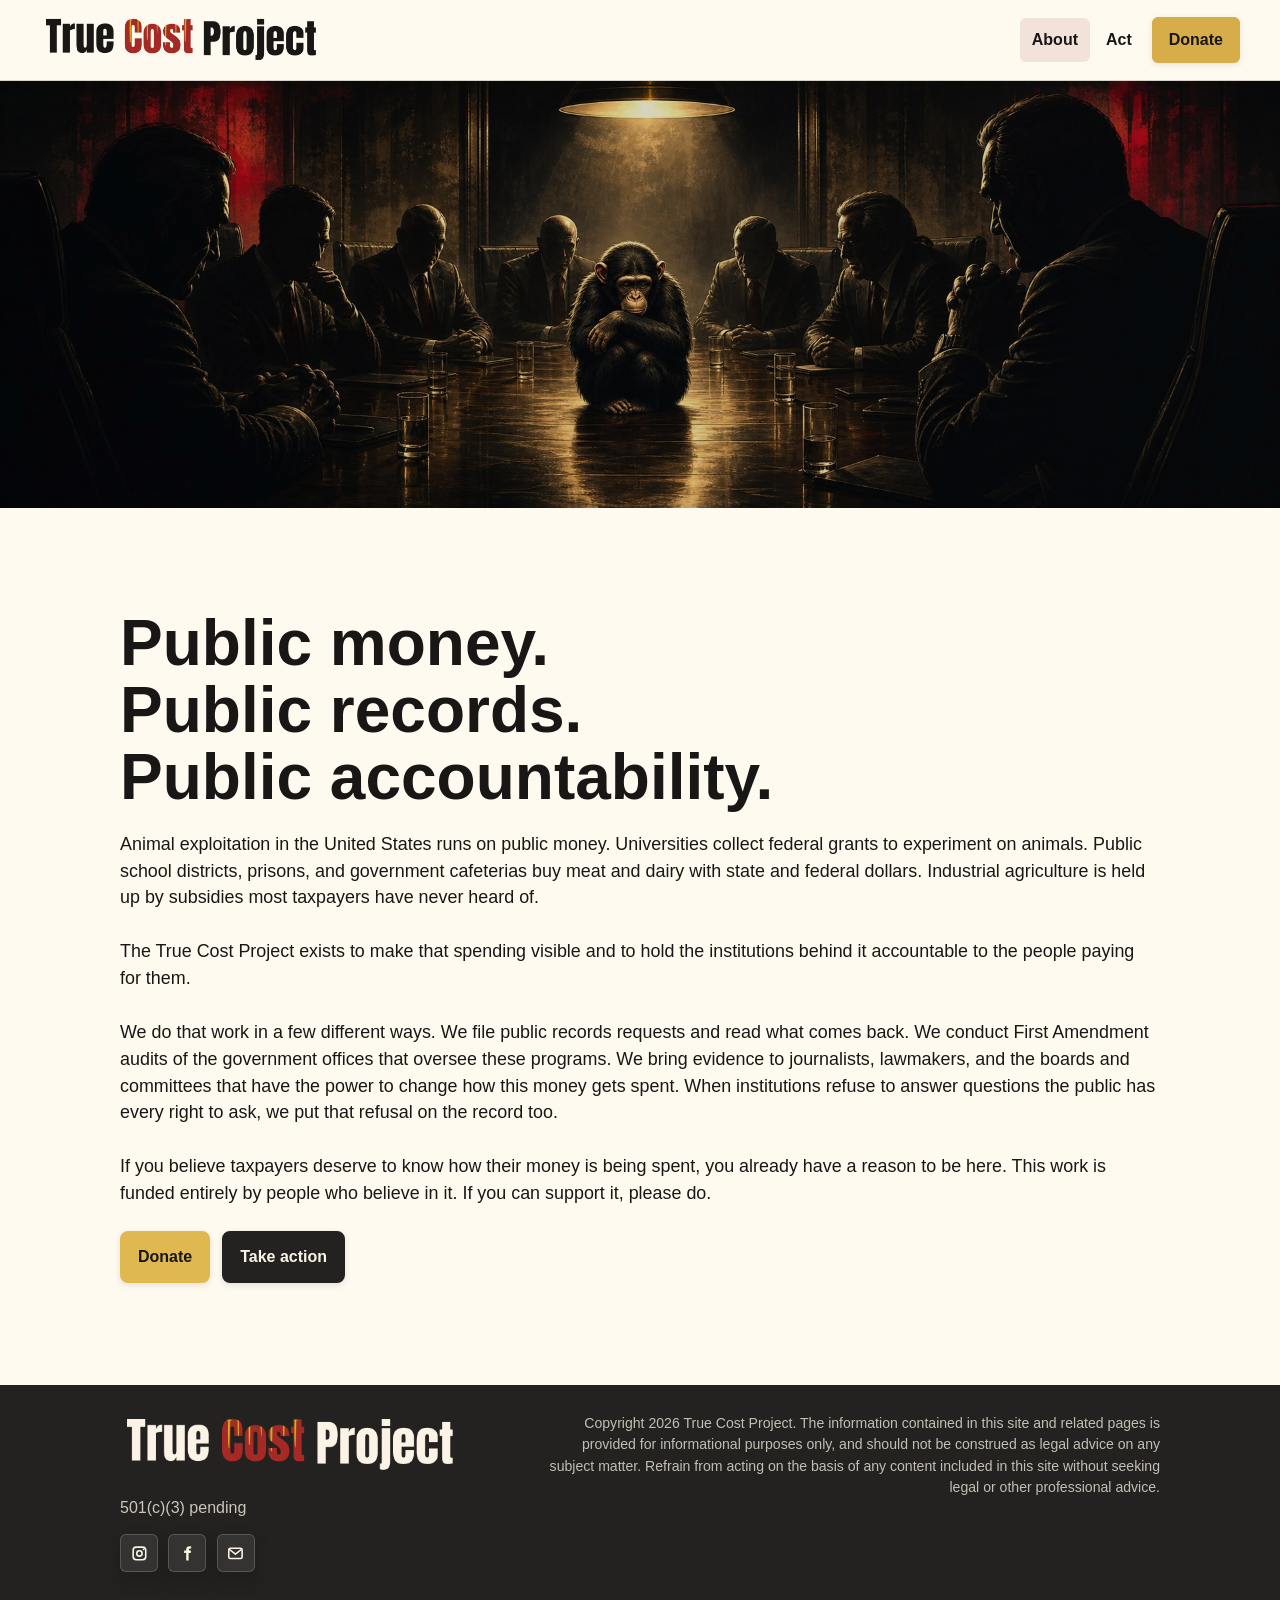
==== commit 2050e75c: "feat: polish social feed and metadata" ====
--- a/about.html
+++ b/about.html
@@ -3,8 +3,8 @@
   <head>
     <meta charset="utf-8">
     <meta name="viewport" content="width=device-width, initial-scale=1">
-    <title>About True Cost Project | Research for Liberation</title>
-    <meta name="description" content="Learn how True Cost Project follows money, research claims, and campaign openings tied to cages, vivisection, animal agriculture, and captive lives.">
+    <title>About | Public Money, Public Records | True Cost Project</title>
+    <meta name="description" content="True Cost Project files public records requests, reads the spending trail, and puts institutions funding animal exploitation on record.">
     <meta name="robots" content="index,follow,max-image-preview:large">
     <meta name="theme-color" content="#ffffff">
     <link rel="apple-touch-icon" sizes="57x57" href="assets/icons/apple-icon-57x57.png">
@@ -25,27 +25,29 @@
     <meta name="msapplication-TileColor" content="#ffffff">
     <meta name="msapplication-TileImage" content="assets/icons/ms-icon-144x144.png">
     <meta name="msapplication-config" content="assets/icons/browserconfig.xml">
+    <link rel="preload" as="image" href="assets/brand/wordmark-header.png?v=20260530-wordmark2" fetchpriority="high">
+    <link rel="preload" as="image" href="assets/images/about-banner.png" fetchpriority="high">
     <link rel="canonical" href="https://truecostproject.org/about.html">
     <link rel="me" href="https://www.instagram.com/truecostproject/">
     <meta property="og:site_name" content="True Cost Project">
     <meta property="og:locale" content="en_US">
     <meta property="og:type" content="website">
-    <meta property="og:title" content="About True Cost Project">
-    <meta property="og:description" content="Research for liberation, built to expose funding behind cages, vivisection, animal agriculture, and captive lives.">
+    <meta property="og:title" content="Public money. Public records. Public accountability.">
+    <meta property="og:description" content="See how True Cost Project makes taxpayer-funded animal exploitation visible and accountable.">
     <meta property="og:url" content="https://truecostproject.org/about.html">
-    <meta property="og:image" content="https://truecostproject.org/assets/social-card.png">
-    <meta property="og:image:secure_url" content="https://truecostproject.org/assets/social-card.png">
+    <meta property="og:image" content="https://truecostproject.org/assets/social-card.png?v=20260531">
+    <meta property="og:image:secure_url" content="https://truecostproject.org/assets/social-card.png?v=20260531">
     <meta property="og:image:type" content="image/png">
     <meta property="og:image:width" content="1200">
     <meta property="og:image:height" content="630">
-    <meta property="og:image:alt" content="True Cost Project card with Volunteer and Donate calls to action.">
+    <meta property="og:image:alt" content="True Cost Project social card showing a chimpanzee hand gripping cage bars with the text Your tax dollars fund this.">
     <meta name="twitter:card" content="summary_large_image">
-    <meta name="twitter:title" content="About True Cost Project">
-    <meta name="twitter:description" content="Research for liberation, built to expose funding behind cages, vivisection, animal agriculture, and captive lives.">
-    <meta name="twitter:image" content="https://truecostproject.org/assets/social-card.png">
-    <meta name="twitter:image:alt" content="True Cost Project card with Volunteer and Donate calls to action.">
-    <link rel="stylesheet" href="assets/styles.css?v=20260530-section-heading">
-    <script src="assets/site.js?v=20260529-copyedit" defer></script>
+    <meta name="twitter:title" content="Public money. Public records. Public accountability.">
+    <meta name="twitter:description" content="See how True Cost Project makes taxpayer-funded animal exploitation visible and accountable.">
+    <meta name="twitter:image" content="https://truecostproject.org/assets/social-card.png?v=20260531">
+    <meta name="twitter:image:alt" content="True Cost Project social card showing a chimpanzee hand gripping cage bars with the text Your tax dollars fund this.">
+    <link rel="stylesheet" href="assets/styles.css?v=20260531-feed">
+    <script src="assets/site.js?v=20260531-feed" defer></script>
     <script type="application/ld+json">
       {
         "@context": "https://schema.org",
@@ -55,9 +57,9 @@
             "@id": "https://truecostproject.org/#organization",
             "name": "True Cost Project",
             "url": "https://truecostproject.org/",
-            "description": "True Cost Project traces money behind vivisection, animal agriculture, captivity, and other animal-based harm.",
+            "description": "True Cost Project exposes taxpayer-funded animal exploitation through public records, hard questions, and public accountability.",
             "email": "info@truecostproject.org",
-            "image": "https://truecostproject.org/assets/social-card.png",
+            "image": "https://truecostproject.org/assets/social-card.png?v=20260531",
             "sameAs": [
               "https://www.instagram.com/truecostproject/"
             ]
@@ -75,8 +77,8 @@
             "@type": "AboutPage",
             "@id": "https://truecostproject.org/about.html#webpage",
             "url": "https://truecostproject.org/about.html",
-            "name": "About True Cost Project",
-            "description": "Learn how True Cost Project follows money, research claims, and campaign openings tied to cages, vivisection, animal agriculture, and captive lives.",
+            "name": "Public money. Public records. Public accountability.",
+            "description": "True Cost Project files public records requests, reads the spending trail, and puts institutions funding animal exploitation on record.",
             "isPartOf": {
               "@id": "https://truecostproject.org/#website"
             },
@@ -85,11 +87,11 @@
             },
             "primaryImageOfPage": {
               "@type": "ImageObject",
-              "url": "https://truecostproject.org/assets/social-card.png",
+              "url": "https://truecostproject.org/assets/social-card.png?v=20260531",
               "width": 1200,
               "height": 630
             },
-            "dateModified": "2026-05-29",
+            "dateModified": "2026-05-31",
             "inLanguage": "en-US"
           },
           {
@@ -118,7 +120,7 @@
       <a class="skip-link" href="#main">Skip to content</a>
     <header class="site-header" data-site-header>
       <a class="brand" href="index.html" aria-label="True Cost Project home">
-        <img class="brand-wordmark" src="assets/brand/wordmark-header.png?v=20260530-wordmark2" alt="" aria-hidden="true" width="1058" height="198">
+        <img class="brand-wordmark" src="assets/brand/wordmark-header.png?v=20260530-wordmark2" alt="" aria-hidden="true" width="1058" height="198" decoding="async" fetchpriority="high">
       </a>
       <button class="menu-toggle" type="button" data-menu-toggle aria-expanded="false" aria-controls="site-nav">
         <span class="menu-toggle-lines" aria-hidden="true"></span>
@@ -142,7 +144,9 @@
 
       <section class="section-light">
         <div class="section-inner content-narrow">
-          <h1 data-copy-id="about/title">Public money. Public records. Public accountability.</h1>
+          <h1 data-copy-id="about/title">Public money.<br>
+Public records.<br>
+Public accountability.</h1>
           <p class="lead" data-copy-id="about/lead">Animal exploitation in the United States runs on public money. Universities collect federal grants to experiment on animals. Public school districts, prisons, and government cafeterias buy meat and dairy with state and federal dollars. Industrial agriculture is held up by subsidies most taxpayers have never heard of.<br>
 <br>
 The True Cost Project exists to make that spending visible and to hold the institutions behind it accountable to the people paying for them.<br>
@@ -163,7 +167,7 @@
       <div class="footer-inner">
         <div>
           <a class="brand footer-brand" href="index.html" aria-label="True Cost Project home">
-            <img class="brand-wordmark footer-wordmark" src="assets/brand/wordmark-footer.png?v=20260530-wordmark2" alt="" aria-hidden="true" width="1058" height="198">
+            <img class="brand-wordmark footer-wordmark" src="assets/brand/wordmark-footer.png?v=20260530-wordmark2" alt="" aria-hidden="true" width="1058" height="198" loading="lazy" decoding="async">
           </a>
           <p class="footer-status" data-copy-id="global/footer-status">501(c)(3) pending</p>
         </div>
--- a/assets/styles.css
+++ b/assets/styles.css
@@ -87,9 +87,8 @@
   justify-content: space-between;
   gap: 1rem;
   padding: 0.85rem clamp(1rem, 4vw, 2.5rem);
-  background: rgba(255, 250, 240, 0.96);
+  background: var(--paper);
   border-bottom: 1px solid var(--line);
-  backdrop-filter: blur(14px);
 }
 
 .brand {
@@ -258,7 +257,7 @@
   background-image:
     linear-gradient(90deg, rgba(25, 23, 22, 0.82) 0%, rgba(25, 23, 22, 0.56) 46%, rgba(25, 23, 22, 0.14) 100%),
     linear-gradient(180deg, rgba(25, 23, 22, 0.02), rgba(25, 23, 22, 0.18)),
-    url("images/home-hero-mobile.jpg");
+    url("images/home-hero-mobile.png");
   background-position: center;
   background-size: cover;
 }
@@ -310,7 +309,7 @@
 body[data-page="about"] .page-hero {
   background-image:
     linear-gradient(90deg, rgba(25, 23, 22, 0.12), rgba(25, 23, 22, 0.22)),
-    url("images/about-banner.jpg");
+    url("images/about-banner.png");
   background-position: center;
   background-repeat: no-repeat;
   background-size: contain;
@@ -319,7 +318,7 @@
 body[data-page="act"] .page-hero {
   background-image:
     linear-gradient(90deg, rgba(25, 23, 22, 0.08), rgba(25, 23, 22, 0.2)),
-    url("images/act-banner.jpg");
+    url("images/act-banner.png");
   background-position: center;
   background-repeat: no-repeat;
   background-size: contain;
@@ -370,12 +369,12 @@
 .hero-copy {
   inset:
     clamp(1rem, 4vw, 3.25rem)
-    clamp(2rem, 7vw, 5.75rem)
-    clamp(4.5rem, 12vw, 7.25rem)
+    clamp(1rem, 4vw, 3.25rem)
+    clamp(5.5rem, 13vw, 8.25rem)
     clamp(1rem, 4vw, 3.25rem);
-  align-items: flex-end;
-  justify-content: center;
-  text-align: right;
+  align-items: center;
+  justify-content: flex-end;
+  text-align: center;
 }
 
 .hero-copy h1,
@@ -467,7 +466,7 @@
 }
 
 h1 {
-  font-size: clamp(2.3rem, 6vw, 5rem);
+  font-size: clamp(2.3rem, 5vw, 5rem);
 }
 
 h2 {
@@ -643,8 +642,18 @@
 }
 
 .social-feed-host {
+  --social-preload-height: max(420px, calc(100svh - var(--header-height) - (var(--social-section-y, 0px) * 2)));
   position: relative;
   width: 100%;
+  height: var(--social-preload-height);
+  min-height: var(--social-preload-height);
+  overflow: hidden;
+}
+
+@supports (height: 100dvh) {
+  .social-feed-host {
+    --social-preload-height: max(420px, calc(100dvh - var(--header-height) - (var(--social-section-y, 0px) * 2)));
+  }
 }
 
 .closing-sale h2 {
@@ -680,6 +689,14 @@
   pointer-events: auto;
 }
 
+.social-feed-host.is-curator-ready {
+  height: auto;
+  min-height: 0;
+  overflow: visible;
+}
+
+.social-feed-host.is-curator-ready .curator-status,
+.social-feed-host.is-curator-ready .curator-static-follow,
 .social-feed-host.is-curator-ready .curator-demo-grid {
   display: none;
 }
@@ -688,74 +705,195 @@
   display: grid;
   grid-template-columns: 1fr;
   gap: 1rem;
+  height: 100%;
+  min-height: var(--social-preload-height);
 }
 
 .curator-demo-tile {
+  aspect-ratio: 1 / 1;
+  min-width: 0;
+  border: 1px solid rgba(36, 34, 33, 0.12);
+  border-radius: 8px;
+  background: #d8d8d8;
+}
+
+.curator-static-follow {
+  position: absolute;
+  inset: 0;
+  z-index: 2;
+  display: flex;
+  align-items: center;
+  justify-content: center;
+  margin: 0;
+  padding: clamp(1.5rem, 5vw, 3rem);
+  color: var(--muted);
+  line-height: 1.35;
+  text-align: center;
+}
+
+.curator-static-follow a {
+  color: var(--red);
+  font-weight: 700;
+  text-decoration-color: rgba(117, 27, 28, 0.42);
+  text-underline-offset: 0.16em;
+}
+
+.curator-static-follow a:hover,
+.curator-static-follow a:focus-visible {
+  color: var(--red-dark);
+  text-decoration-color: currentColor;
+}
+
+.social-feed-host.is-curator-loading .curator-static-follow,
+.social-feed-host.is-curator-blocked .curator-static-follow {
+  display: none;
+}
+
+.curator-status {
+  position: absolute;
+  inset: 0;
+  z-index: 2;
+  display: none;
+  align-items: center;
+  justify-content: center;
+  padding: clamp(1.5rem, 5vw, 3rem);
+  color: var(--ink);
+  font-weight: 400;
+  line-height: 1.25;
+  pointer-events: none;
+  text-align: center;
+}
+
+.curator-status-tile {
+  --curator-action-size: 3.25rem;
   display: grid;
-  grid-template-rows: auto 1fr;
-  min-width: 0;
-  overflow: hidden;
+  grid-template-columns: minmax(0, 1fr) var(--curator-action-size);
+  align-items: center;
+  gap: clamp(0.85rem, 3vw, 1.35rem);
+  width: min(42rem, 100%);
+  min-height: 0;
+  padding: 1.15rem;
   border: 1px solid var(--line);
   border-radius: 8px;
   background: var(--cream);
   color: var(--ink);
   box-shadow: 0 10px 22px rgba(36, 34, 33, 0.1);
+  font-weight: 400;
+  text-align: left;
+}
+
+.curator-status-copy {
+  display: grid;
+  align-content: center;
+  gap: 0.35rem;
+  min-width: 0;
+}
+
+.curator-status-title,
+.curator-status-text {
+  margin: 0;
+  font-weight: 400;
+}
+
+.curator-status-title {
+  font-size: clamp(1.08rem, 2.4vw, 1.35rem);
+  line-height: 1.15;
+}
+
+.curator-status-text {
+  color: var(--muted);
+  font-size: clamp(0.95rem, 2vw, 1.05rem);
+  line-height: 1.35;
+}
+
+.curator-status-action {
+  display: grid;
+  place-items: stretch;
+  align-self: stretch;
+  justify-self: end;
+  width: var(--curator-action-size);
+  height: var(--curator-action-size);
+  min-width: 3.25rem;
+  min-height: 3.25rem;
+  aspect-ratio: 1 / 1;
+}
+
+.curator-status-action > * {
+  width: 100%;
+  height: 100%;
+  aspect-ratio: 1 / 1;
+  min-width: 0;
+  min-height: 0;
+}
+
+.social-feed-host.is-curator-loading .curator-status-loading {
+  display: flex;
+}
+
+.social-feed-host.is-curator-blocked .curator-status-blocked {
+  display: flex;
+  pointer-events: auto;
+}
+
+.curator-status-tile-blocked {
+  border-color: var(--line-light);
+  background: var(--graphite);
+  color: var(--cream);
+  box-shadow: 0 20px 30px rgba(36, 34, 33, 0.14);
+}
+
+.curator-status-tile-blocked .curator-status-text {
+  color: rgba(251, 244, 230, 0.82);
+}
+
+.social-feed-host.is-curator-blocked .curator-demo-grid {
+  opacity: 0.42;
+}
+
+.curator-instagram-link {
+  display: inline-grid;
+  place-items: center;
+  border: 1px solid rgba(251, 244, 230, 0.18);
+  border-radius: 6px;
+  background: rgba(255, 250, 240, 0.08);
+  color: var(--cream);
+  box-shadow: 0 8px 18px rgba(0, 0, 0, 0.18);
   text-decoration: none;
-}
-
-.curator-demo-media {
-  display: block;
+  transition: background-color 150ms ease, border-color 150ms ease, color 150ms ease;
+}
+
+.curator-instagram-link:hover,
+.curator-instagram-link:focus-visible {
+  color: var(--gold);
+}
+
+.curator-instagram-icon {
+  width: 46%;
+  height: 46%;
+}
+
+.curator-status-spinner {
+  display: inline-grid;
+  place-items: center;
+  border: 1px solid var(--line);
+  border-radius: 6px;
+  background: var(--paper);
+  color: var(--red);
+}
+
+.curator-status-spinner::before {
+  width: 42%;
   aspect-ratio: 1 / 1;
-  background:
-    radial-gradient(circle at 22% 22%, rgba(251, 244, 230, 0.62), transparent 24%),
-    radial-gradient(circle at 82% 78%, rgba(215, 173, 73, 0.8), transparent 34%),
-    linear-gradient(135deg, var(--red), var(--red-dark));
-}
-
-.curator-demo-tile:nth-child(2n) .curator-demo-media {
-  background:
-    radial-gradient(circle at 76% 20%, rgba(215, 173, 73, 0.72), transparent 30%),
-    radial-gradient(circle at 24% 78%, rgba(251, 244, 230, 0.34), transparent 32%),
-    linear-gradient(135deg, var(--graphite), var(--red-dark));
-}
-
-.curator-demo-tile:nth-child(3n) .curator-demo-media {
-  background:
-    linear-gradient(90deg, rgba(25, 23, 22, 0.46) 0 1px, transparent 1px 30%),
-    radial-gradient(circle at 74% 26%, rgba(215, 173, 73, 0.76), transparent 30%),
-    linear-gradient(135deg, var(--red), var(--gold));
-}
-
-.curator-demo-tile:hover,
-.curator-demo-tile:focus {
-  border-color: rgba(117, 27, 28, 0.48);
-  box-shadow: 0 12px 26px rgba(36, 34, 33, 0.14);
-}
-
-.curator-demo-copy {
-  display: grid;
-  align-content: start;
-  gap: 0.45rem;
-  min-height: 6.75rem;
-  padding: 0.78rem;
-}
-
-.curator-demo-channel {
-  color: var(--red-dark);
-  font-size: 0.72rem;
-  font-weight: 900;
-  line-height: 1;
-}
-
-.curator-demo-summary {
-  display: -webkit-box;
-  -webkit-box-orient: vertical;
-  -webkit-line-clamp: 4;
-  overflow: hidden;
-  color: var(--ink);
-  font-size: 0.9rem;
-  font-weight: 700;
-  line-height: 1.26;
+  border-radius: 50%;
+  background: conic-gradient(from 45deg, currentColor 0 12%, transparent 12% 25%, currentColor 25% 37%, transparent 37% 50%, currentColor 50% 62%, transparent 62% 75%, currentColor 75% 87%, transparent 87%);
+  content: "";
+  animation: curatorPinwheelSpin 0.9s linear infinite;
+}
+
+@keyframes curatorPinwheelSpin {
+  to {
+    transform: rotate(1turn);
+  }
 }
 
 .tile-grid {
@@ -1023,6 +1161,7 @@
   font-weight: inherit;
   line-height: inherit;
   letter-spacing: inherit;
+  text-align: inherit;
   overflow: hidden;
   resize: none;
 }
@@ -1125,7 +1264,7 @@
     opacity: 1;
     padding: 0;
     border: 0;
-    background: transparent;
+    background: var(--paper);
     box-shadow: none;
     pointer-events: auto;
     transform: none;
@@ -1139,8 +1278,8 @@
   }
 
   .site-nav .nav-donate {
-    --nav-donate-plain-bg: rgba(255, 250, 240, 0.92);
-    --nav-donate-plain-border: transparent;
+    --nav-donate-plain-bg: var(--paper);
+    --nav-donate-plain-border: var(--gold);
     margin-left: 0.25rem;
     padding-inline: 1rem;
     border: 1px solid var(--gold);
@@ -1163,8 +1302,8 @@
 
   body[data-page="home"]:not(.hero-donate-passed) .site-nav .nav-donate:hover,
   body[data-page="home"]:not(.hero-donate-passed) .site-nav .nav-donate:focus {
-    background: var(--paper);
-    border-color: rgba(36, 34, 33, 0.28);
+    background: var(--gold);
+    border-color: var(--gold);
   }
 
   .site-nav .nav-home {
@@ -1176,7 +1315,7 @@
     height: min(calc(100vw * 0.5625), calc(100svh - var(--header-height)));
     background-image:
       linear-gradient(180deg, rgba(25, 23, 22, 0.02), rgba(25, 23, 22, 0.12)),
-      url("images/home-hero-desktop.jpg");
+      url("images/home-hero-desktop.png");
   }
 
   @supports (height: 100dvh) {
@@ -1198,6 +1337,16 @@
     grid-template-columns: repeat(4, minmax(0, 1fr));
   }
 
+  .social-feed-host.is-curator-ready {
+    overflow: hidden;
+  }
+
+  .social-feed-host.is-curator-ready .curator-feed {
+    height: clamp(170px, 20vw, 300px);
+    min-height: 0;
+    overflow: hidden;
+  }
+
   .contact-grid {
     grid-template-columns: repeat(4, minmax(0, 1fr));
   }
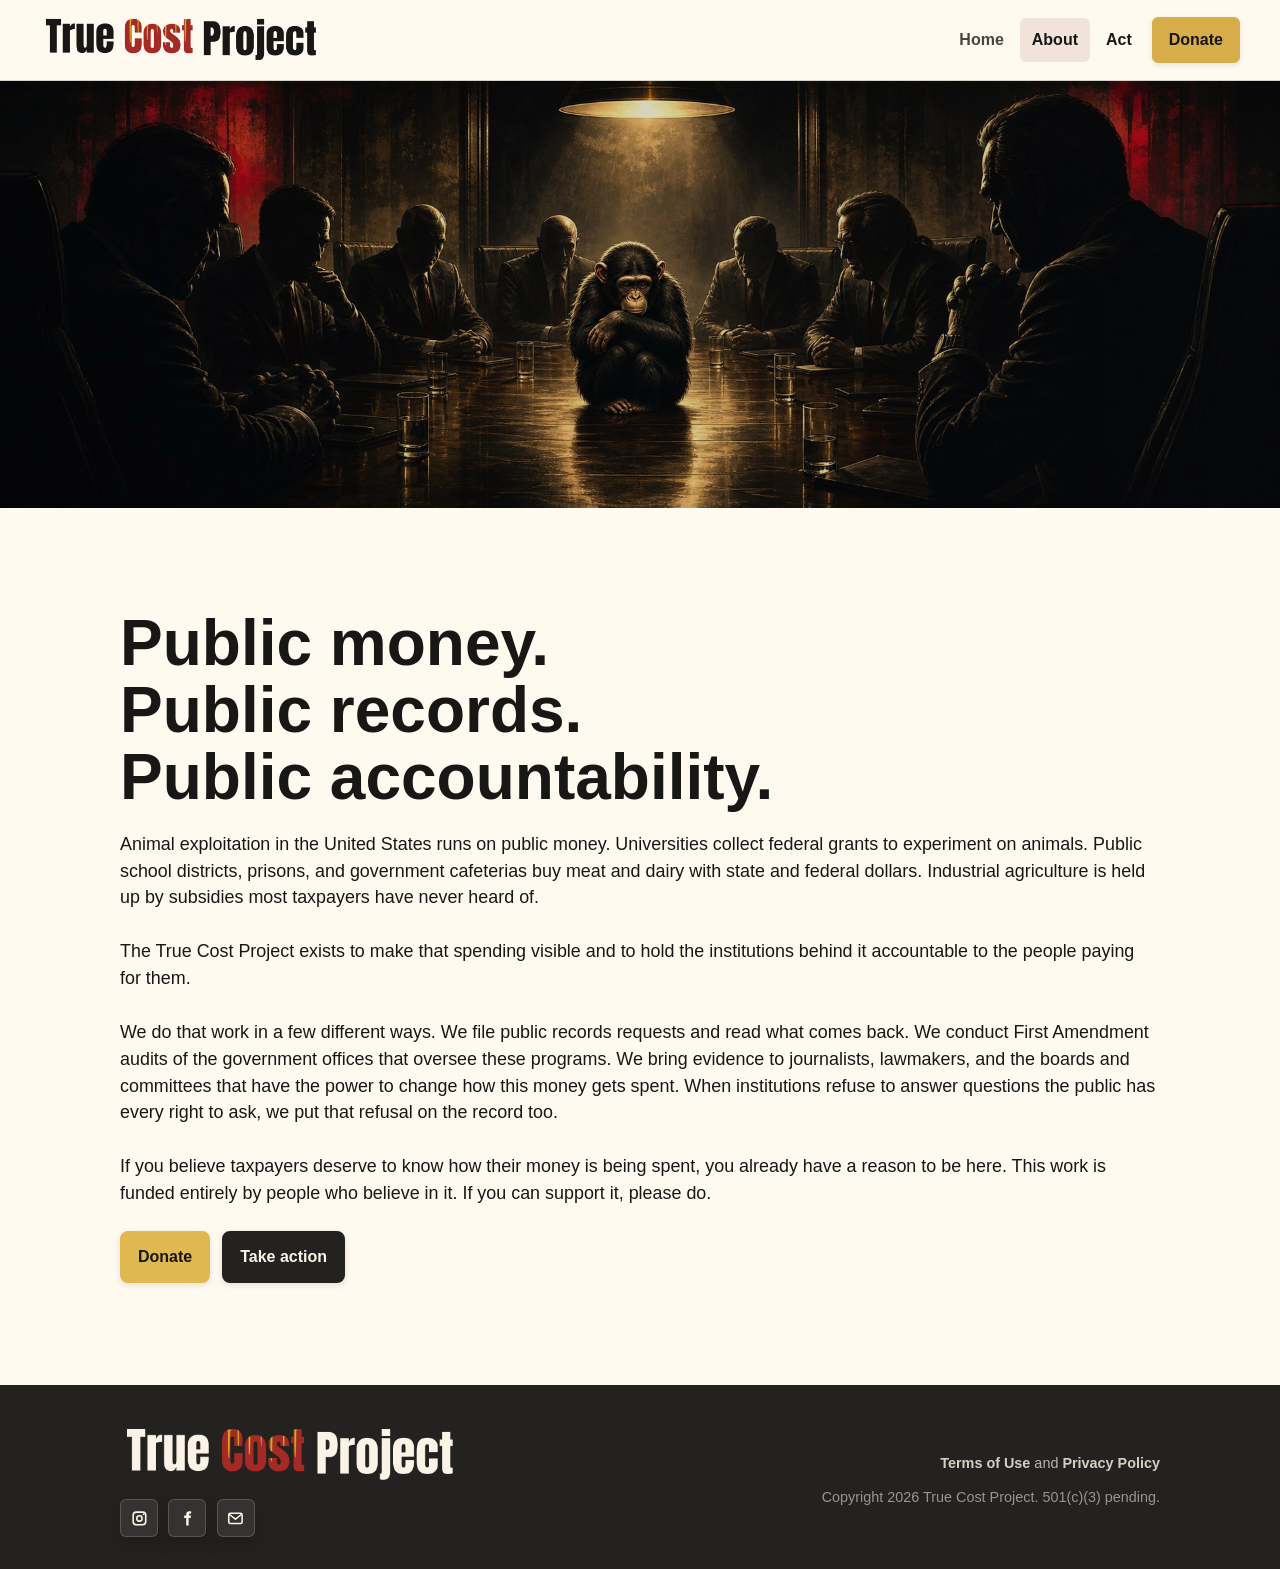
==== commit ece5e1a3: "feat: add legal pages and footer polish" ====
--- a/about.html
+++ b/about.html
@@ -46,7 +46,7 @@
     <meta name="twitter:description" content="See how True Cost Project makes taxpayer-funded animal exploitation visible and accountable.">
     <meta name="twitter:image" content="https://truecostproject.org/assets/social-card.png?v=20260531">
     <meta name="twitter:image:alt" content="True Cost Project social card showing a chimpanzee hand gripping cage bars with the text Your tax dollars fund this.">
-    <link rel="stylesheet" href="assets/styles.css?v=20260531-feed">
+    <link rel="stylesheet" href="assets/styles.css?v=20260531-legal">
     <script src="assets/site.js?v=20260531-feed" defer></script>
     <script type="application/ld+json">
       {
@@ -165,24 +165,28 @@
 
     <footer class="site-footer">
       <div class="footer-inner">
-        <div>
+        <div class="footer-brand-column">
           <a class="brand footer-brand" href="index.html" aria-label="True Cost Project home">
             <img class="brand-wordmark footer-wordmark" src="assets/brand/wordmark-footer.png?v=20260530-wordmark2" alt="" aria-hidden="true" width="1058" height="198" loading="lazy" decoding="async">
           </a>
-          <p class="footer-status" data-copy-id="global/footer-status">501(c)(3) pending</p>
+          <div class="footer-socials" aria-label="Social links">
+            <a href="https://www.instagram.com/truecostproject/" target="_blank" rel="noopener" aria-label="Instagram">
+              <svg class="social-icon" aria-hidden="true" focusable="false"><use href="assets/icons.svg#icon-instagram"></use></svg>
+            </a>
+            <a href="https://www.facebook.com/fakependingcannotfind" target="_blank" rel="noopener" aria-label="Facebook">
+              <svg class="social-icon" aria-hidden="true" focusable="false"><use href="assets/icons.svg#icon-facebook"></use></svg>
+            </a>
+            <a href="mailto:info@truecostproject.org" aria-label="Email">
+              <svg class="social-icon" aria-hidden="true" focusable="false"><use href="assets/icons.svg#icon-email"></use></svg>
+            </a>
+          </div>
         </div>
-        <div class="footer-socials" aria-label="Social links">
-          <a href="https://www.instagram.com/truecostproject/" target="_blank" rel="noopener" aria-label="Instagram">
-            <svg class="social-icon" aria-hidden="true" focusable="false"><use href="assets/icons.svg#icon-instagram"></use></svg>
-          </a>
-          <a href="https://www.facebook.com/fakependingcannotfind" target="_blank" rel="noopener" aria-label="Facebook">
-            <svg class="social-icon" aria-hidden="true" focusable="false"><use href="assets/icons.svg#icon-facebook"></use></svg>
-          </a>
-          <a href="mailto:info@truecostproject.org" aria-label="Email">
-            <svg class="social-icon" aria-hidden="true" focusable="false"><use href="assets/icons.svg#icon-email"></use></svg>
-          </a>
+        <div class="footer-legal-column">
+          <nav class="footer-links" aria-label="Legal links">
+            <span><a href="terms.html">Terms of Use</a> and <a href="privacy.html">Privacy Policy</a></span>
+          </nav>
+          <p class="footer-legal" data-copy-id="global/footer-legal">Copyright 2026 True Cost Project. 501(c)(3) pending.</p>
         </div>
-        <p class="footer-legal" data-copy-id="global/footer-legal">Copyright 2026 True Cost Project. The information contained in this site and related pages is provided for informational purposes only, and should not be construed as legal advice on any subject matter. Refrain from acting on the basis of any content included in this site without seeking legal or other professional advice.</p>
       </div>
     </footer>
 
--- a/assets/styles.css
+++ b/assets/styles.css
@@ -215,6 +215,10 @@
   display: none;
 }
 
+.site-nav .nav-home {
+  color: rgba(25, 23, 22, 0.8);
+}
+
 .section-dark {
   background: var(--graphite);
   color: var(--cream);
@@ -254,12 +258,7 @@
   min-height: 0;
   max-height: none;
   aspect-ratio: auto;
-  background-image:
-    linear-gradient(90deg, rgba(25, 23, 22, 0.82) 0%, rgba(25, 23, 22, 0.56) 46%, rgba(25, 23, 22, 0.14) 100%),
-    linear-gradient(180deg, rgba(25, 23, 22, 0.02), rgba(25, 23, 22, 0.18)),
-    url("images/home-hero-mobile.png");
-  background-position: center;
-  background-size: cover;
+  background: var(--graphite);
 }
 
 @supports (height: 100dvh) {
@@ -306,6 +305,10 @@
   background-size: cover;
 }
 
+.crt-logo.crt-tag {
+  opacity: 0;
+}
+
 body[data-page="about"] .page-hero {
   background-image:
     linear-gradient(90deg, rgba(25, 23, 22, 0.12), rgba(25, 23, 22, 0.22)),
@@ -324,10 +327,36 @@
   background-size: contain;
 }
 
-.hero.visual-banner::before,
 .hero.visual-banner::after,
 .page-hero::before {
   display: none;
+}
+
+.hero-media {
+  position: absolute;
+  inset: 0;
+  z-index: 0;
+  display: block;
+  background: var(--graphite);
+}
+
+.hero-media img {
+  display: block;
+  width: 100%;
+  height: 100%;
+  object-fit: cover;
+  object-position: center;
+}
+
+.hero.visual-banner::before {
+  display: block;
+  inset: 0;
+  z-index: 1;
+  border: 0;
+  border-radius: 0;
+  background:
+    linear-gradient(90deg, rgba(25, 23, 22, 0.82) 0%, rgba(25, 23, 22, 0.56) 46%, rgba(25, 23, 22, 0.14) 100%),
+    linear-gradient(180deg, rgba(25, 23, 22, 0.02), rgba(25, 23, 22, 0.18));
 }
 
 .page-hero::before {
@@ -346,7 +375,7 @@
 .banner-copy {
   position: absolute;
   inset: clamp(1rem, 4vw, 3.25rem);
-  z-index: 1;
+  z-index: 2;
   display: flex;
   flex-direction: column;
   align-items: center;
@@ -481,6 +510,39 @@
   max-width: 62ch;
   margin: 1.2rem 0 0;
   font-size: 1.12rem;
+}
+
+.legal-copy {
+  display: grid;
+  gap: 1rem;
+  margin-top: 2rem;
+}
+
+.legal-copy h2 {
+  margin-top: 1rem;
+  font-size: clamp(1.2rem, 2.6vw, 1.65rem);
+}
+
+.legal-copy p {
+  margin: 0;
+  color: var(--muted);
+}
+
+.legal-copy strong {
+  color: var(--ink);
+}
+
+.legal-copy a {
+  color: var(--red);
+  font-weight: 700;
+  text-decoration-color: rgba(117, 27, 28, 0.42);
+  text-underline-offset: 0.16em;
+}
+
+.legal-copy a:hover,
+.legal-copy a:focus-visible {
+  color: var(--red-dark);
+  text-decoration-color: currentColor;
 }
 
 body[data-page="about"] .lead,
@@ -1032,14 +1094,40 @@
 .footer-inner {
   width: min(100%, var(--max));
   margin: 0 auto;
-  padding: 1.75rem clamp(1rem, 4vw, 2.5rem) 5.25rem;
-  display: grid;
-  gap: 1rem;
-}
-
-.footer-status {
-  margin: 0.75rem 0 0;
-  color: rgba(251, 244, 230, 0.78);
+  padding: 2.35rem clamp(1rem, 4vw, 2.5rem) 5.75rem;
+  display: flex;
+  flex-direction: column;
+  align-items: center;
+  gap: 0.8rem;
+  text-align: center;
+}
+
+.footer-brand-column,
+.footer-legal-column {
+  display: flex;
+  flex-direction: column;
+  align-items: center;
+  gap: 0.8rem;
+}
+
+.footer-links {
+  margin: 0;
+  color: rgba(251, 244, 230, 0.7);
+  font-size: 0.9rem;
+  line-height: 1.45;
+  text-align: center;
+}
+
+.footer-links a {
+  color: rgba(251, 244, 230, 0.82);
+  font-weight: 800;
+  text-decoration: none;
+}
+
+.footer-links a:hover,
+.footer-links a:focus-visible,
+.footer-links a[aria-current="page"] {
+  color: var(--gold);
 }
 
 .footer-socials {
@@ -1047,6 +1135,7 @@
   z-index: 3;
   display: flex;
   flex-wrap: wrap;
+  justify-content: center;
   gap: 0.65rem;
 }
 
@@ -1076,10 +1165,10 @@
 }
 
 .footer-legal {
-  max-width: 78ch;
   margin: 0;
-  color: rgba(251, 244, 230, 0.74);
-  font-size: 0.88rem;
+  color: #9a948c;
+  font-size: 0.9rem;
+  line-height: 1.45;
 }
 
 .floating-donate {
@@ -1228,23 +1317,11 @@
     grid-template-columns: repeat(2, minmax(0, 1fr));
   }
 
-  .footer-inner {
-    grid-template-columns: minmax(190px, max-content) minmax(0, 78ch);
-    align-items: start;
-    justify-content: space-between;
-    gap: 0.9rem clamp(1.25rem, 4vw, 3rem);
-    padding-bottom: 2rem;
-  }
-
-  .footer-socials {
-    align-self: end;
-  }
-
-  .footer-legal {
-    grid-column: 2;
-    grid-row: 1 / span 2;
-    justify-self: end;
-    text-align: right;
+}
+
+@media (max-width: 819.98px) {
+  body[data-page="privacy"] .legal-copy {
+    padding-bottom: 4.5rem;
   }
 }
 
@@ -1306,16 +1383,14 @@
     border-color: var(--gold);
   }
 
-  .site-nav .nav-home {
-    display: none;
-  }
-
   .hero.visual-banner {
     height: min(calc(100vw * 0.5625), calc(100vh - var(--header-height)));
     height: min(calc(100vw * 0.5625), calc(100svh - var(--header-height)));
-    background-image:
-      linear-gradient(180deg, rgba(25, 23, 22, 0.02), rgba(25, 23, 22, 0.12)),
-      url("images/home-hero-desktop.png");
+  }
+
+  .hero.visual-banner::before {
+    background:
+      linear-gradient(180deg, rgba(25, 23, 22, 0.02), rgba(25, 23, 22, 0.12));
   }
 
   @supports (height: 100dvh) {
@@ -1356,8 +1431,27 @@
   }
 
   .footer-inner {
+    display: grid;
     grid-template-columns: minmax(220px, max-content) minmax(0, 78ch);
+    align-items: center;
+    justify-content: space-between;
     gap: 0.9rem clamp(1.5rem, 5vw, 4rem);
+    padding-bottom: 2rem;
+    text-align: initial;
+  }
+
+  .footer-brand-column {
+    align-items: flex-start;
+  }
+
+  .footer-legal-column {
+    justify-self: end;
+    align-items: flex-end;
+    text-align: right;
+  }
+
+  .footer-links {
+    text-align: right;
   }
 }
 
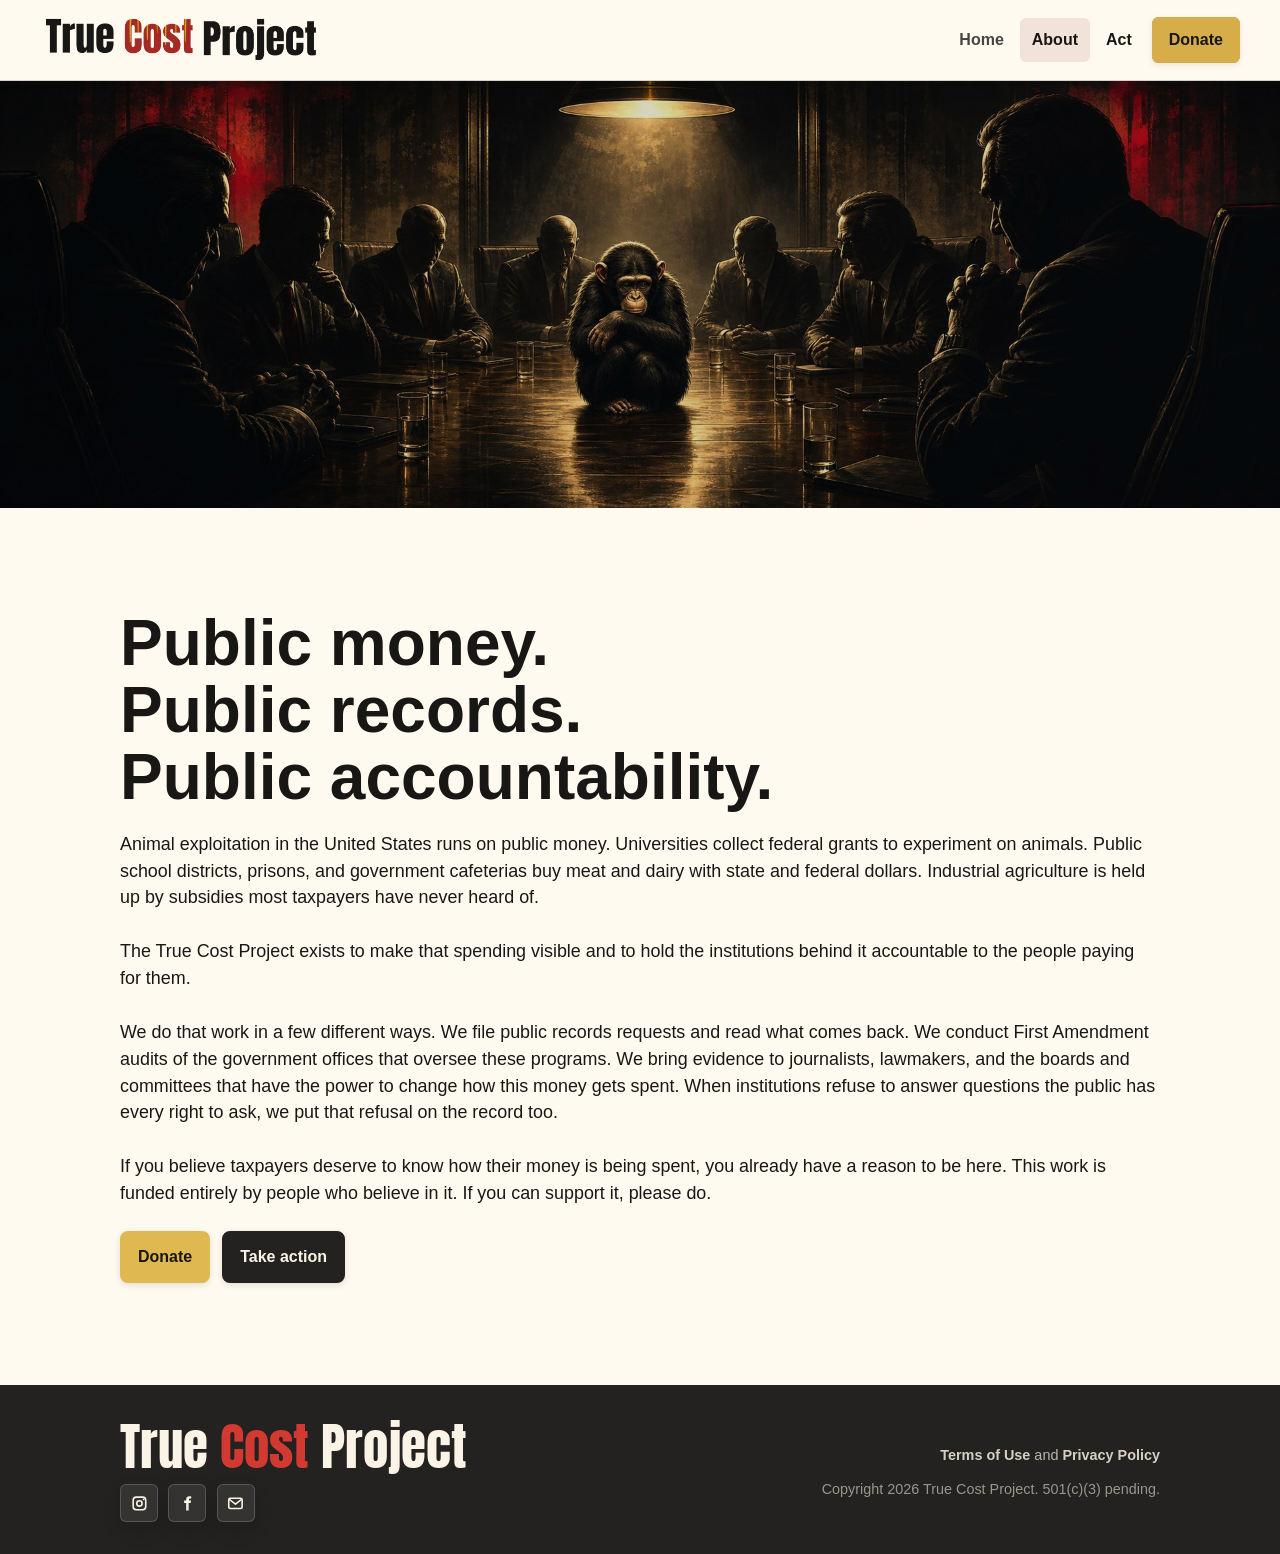
==== commit 31148270: "feat: update logo variants and footer mark" ====
--- a/about.html
+++ b/about.html
@@ -25,9 +25,10 @@
     <meta name="msapplication-TileColor" content="#ffffff">
     <meta name="msapplication-TileImage" content="assets/icons/ms-icon-144x144.png">
     <meta name="msapplication-config" content="assets/icons/browserconfig.xml">
-    <link rel="preload" as="image" href="assets/brand/wordmark-header.png?v=20260530-wordmark2" fetchpriority="high">
+    <link rel="preload" as="image" href="assets/brand/wordmark-header.png" fetchpriority="high">
     <link rel="preload" as="image" href="assets/images/about-banner.png" fetchpriority="high">
     <link rel="canonical" href="https://truecostproject.org/about.html">
+    <link rel="llms" type="text/plain" href="llms.txt">
     <link rel="me" href="https://www.instagram.com/truecostproject/">
     <meta property="og:site_name" content="True Cost Project">
     <meta property="og:locale" content="en_US">
@@ -35,8 +36,8 @@
     <meta property="og:title" content="Public money. Public records. Public accountability.">
     <meta property="og:description" content="See how True Cost Project makes taxpayer-funded animal exploitation visible and accountable.">
     <meta property="og:url" content="https://truecostproject.org/about.html">
-    <meta property="og:image" content="https://truecostproject.org/assets/social-card.png?v=20260531">
-    <meta property="og:image:secure_url" content="https://truecostproject.org/assets/social-card.png?v=20260531">
+    <meta property="og:image" content="https://truecostproject.org/assets/social-card.png">
+    <meta property="og:image:secure_url" content="https://truecostproject.org/assets/social-card.png">
     <meta property="og:image:type" content="image/png">
     <meta property="og:image:width" content="1200">
     <meta property="og:image:height" content="630">
@@ -44,13 +45,14 @@
     <meta name="twitter:card" content="summary_large_image">
     <meta name="twitter:title" content="Public money. Public records. Public accountability.">
     <meta name="twitter:description" content="See how True Cost Project makes taxpayer-funded animal exploitation visible and accountable.">
-    <meta name="twitter:image" content="https://truecostproject.org/assets/social-card.png?v=20260531">
+    <meta name="twitter:image" content="https://truecostproject.org/assets/social-card.png">
     <meta name="twitter:image:alt" content="True Cost Project social card showing a chimpanzee hand gripping cage bars with the text Your tax dollars fund this.">
-    <link rel="stylesheet" href="assets/styles.css?v=20260531-legal">
-    <script src="assets/site.js?v=20260531-feed" defer></script>
+    <link rel="stylesheet" href="assets/styles.css">
+    <script src="assets/site.js" defer></script>
     <script type="application/ld+json">
       {
         "@context": "https://schema.org",
+        "@type": "WebPage",
         "@graph": [
           {
             "@type": "Organization",
@@ -59,9 +61,10 @@
             "url": "https://truecostproject.org/",
             "description": "True Cost Project exposes taxpayer-funded animal exploitation through public records, hard questions, and public accountability.",
             "email": "info@truecostproject.org",
-            "image": "https://truecostproject.org/assets/social-card.png?v=20260531",
+            "image": "https://truecostproject.org/assets/social-card.png",
             "sameAs": [
-              "https://www.instagram.com/truecostproject/"
+              "https://www.instagram.com/truecostproject/",
+              "https://www.facebook.com/profile.php?id=61567428772270"
             ]
           },
           {
@@ -87,11 +90,11 @@
             },
             "primaryImageOfPage": {
               "@type": "ImageObject",
-              "url": "https://truecostproject.org/assets/social-card.png?v=20260531",
+              "url": "https://truecostproject.org/assets/social-card.png",
               "width": 1200,
               "height": 630
             },
-            "dateModified": "2026-05-31",
+            "dateModified": "2026-06-01",
             "inLanguage": "en-US"
           },
           {
@@ -120,7 +123,8 @@
       <a class="skip-link" href="#main">Skip to content</a>
     <header class="site-header" data-site-header>
       <a class="brand" href="index.html" aria-label="True Cost Project home">
-        <img class="brand-wordmark" src="assets/brand/wordmark-header.png?v=20260530-wordmark2" alt="" aria-hidden="true" width="1058" height="198" decoding="async" fetchpriority="high">
+        <img class="brand-wordmark" src="assets/brand/wordmark-header.png" alt="" aria-hidden="true" width="1058" height="198" decoding="async" fetchpriority="high">
+        <span class="sr-only">True Cost Project home</span>
       </a>
       <button class="menu-toggle" type="button" data-menu-toggle aria-expanded="false" aria-controls="site-nav">
         <span class="menu-toggle-lines" aria-hidden="true"></span>
@@ -130,7 +134,7 @@
         <a class="nav-home" href="index.html" data-copy-id="global/nav-home" data-nav="home">Home</a>
         <a href="about.html" data-copy-id="global/nav-about" data-nav="about">About</a>
         <a href="act.html" data-copy-id="global/nav-act" data-nav="act">Act</a>
-        <a class="nav-donate dead-link" href="#" data-copy-id="global/donate-label" data-donate-button data-pending-link>Donate</a>
+        <a class="nav-donate" href="https://patreon.com/TrueCostProject" target="_blank" rel="noopener" data-copy-id="global/donate-label" data-donate-button>Donate</a>
       </nav>
     </header>
 
@@ -156,7 +160,7 @@
 If you believe taxpayers deserve to know how their money is being spent, you already have a reason to be here. This work is funded entirely by people who believe in it. If you can support it, please do.</p>
           <p data-copy-id="about/body-1"></p>
           <div class="button-row">
-            <a class="button button-primary dead-link" href="#" data-copy-id="global/donate-label" data-donate-button data-pending-link>Donate</a>
+            <a class="button button-primary" href="https://patreon.com/TrueCostProject" target="_blank" rel="noopener" data-copy-id="global/donate-label" data-donate-button>Donate</a>
             <a class="button button-dark" href="act.html" data-copy-id="about/take-action-label">Take action</a>
           </div>
         </div>
@@ -167,17 +171,21 @@
       <div class="footer-inner">
         <div class="footer-brand-column">
           <a class="brand footer-brand" href="index.html" aria-label="True Cost Project home">
-            <img class="brand-wordmark footer-wordmark" src="assets/brand/wordmark-footer.png?v=20260530-wordmark2" alt="" aria-hidden="true" width="1058" height="198" loading="lazy" decoding="async">
+            <span class="footer-text-mark" aria-hidden="true">True <span class="footer-text-accent">Cost</span> Project</span>
+            <span class="sr-only">True Cost Project home</span>
           </a>
           <div class="footer-socials" aria-label="Social links">
             <a href="https://www.instagram.com/truecostproject/" target="_blank" rel="noopener" aria-label="Instagram">
               <svg class="social-icon" aria-hidden="true" focusable="false"><use href="assets/icons.svg#icon-instagram"></use></svg>
+              <span class="sr-only">Instagram</span>
             </a>
-            <a href="https://www.facebook.com/fakependingcannotfind" target="_blank" rel="noopener" aria-label="Facebook">
+            <a href="https://www.facebook.com/profile.php?id=61567428772270" target="_blank" rel="noopener" aria-label="Facebook">
               <svg class="social-icon" aria-hidden="true" focusable="false"><use href="assets/icons.svg#icon-facebook"></use></svg>
+              <span class="sr-only">Facebook</span>
             </a>
             <a href="mailto:info@truecostproject.org" aria-label="Email">
               <svg class="social-icon" aria-hidden="true" focusable="false"><use href="assets/icons.svg#icon-email"></use></svg>
+              <span class="sr-only">Email</span>
             </a>
           </div>
         </div>
@@ -190,6 +198,6 @@
       </div>
     </footer>
 
-    <a class="floating-donate dead-link" href="#" data-copy-id="global/donate-label" data-donate-button data-pending-link>Donate</a>
+    <a class="floating-donate" href="https://patreon.com/TrueCostProject" target="_blank" rel="noopener" data-copy-id="global/donate-label" data-donate-button>Donate</a>
   </body>
 </html>
--- a/assets/styles.css
+++ b/assets/styles.css
@@ -104,8 +104,115 @@
   height: auto;
 }
 
+.brand-square-mark {
+  display: block;
+  width: clamp(48px, 6vw, 58px);
+  height: clamp(48px, 6vw, 58px);
+  object-fit: contain;
+}
+
+.site-header-square-brand {
+  padding-top: 0.125rem;
+  padding-bottom: 0.125rem;
+}
+
+.site-header-square-brand .brand {
+  height: 44px;
+  max-height: 44px;
+}
+
+.site-header-square-brand .brand-square-mark {
+  width: auto;
+  height: 100%;
+  max-height: 100%;
+}
+
+.site-header-overflow-brand {
+  --overflow-mark-size: clamp(120px, 30vw, 150px);
+  --overflow-nav-offset: calc((var(--overflow-mark-size) - var(--header-height)) / 2);
+  height: var(--header-height);
+  min-height: var(--header-height);
+  overflow: visible;
+  transform: translateY(var(--overflow-nav-offset));
+}
+
+.site-header-overflow-brand::before {
+  position: absolute;
+  top: calc(-1 * var(--overflow-nav-offset));
+  right: 0;
+  left: 0;
+  height: var(--overflow-nav-offset);
+  background: var(--graphite);
+  content: "";
+  pointer-events: none;
+}
+
+.site-header-overflow-brand .brand {
+  position: relative;
+  z-index: 30;
+  width: var(--overflow-mark-size);
+  height: var(--header-height);
+  flex: 0 0 var(--overflow-mark-size);
+  overflow: visible;
+}
+
+.brand-overflow-mark {
+  position: absolute;
+  top: 50%;
+  left: 0;
+  display: block;
+  width: var(--overflow-mark-size);
+  height: auto;
+  max-width: none;
+  filter:
+    drop-shadow(0.5px 0 0 #fff)
+    drop-shadow(-0.5px 0 0 #fff)
+    drop-shadow(0 0.5px 0 #fff)
+    drop-shadow(0 -0.5px 0 #fff)
+    drop-shadow(0.5px 0.5px 0 #fff)
+    drop-shadow(-0.5px 0.5px 0 #fff)
+    drop-shadow(0.5px -0.5px 0 #fff)
+    drop-shadow(-0.5px -0.5px 0 #fff);
+  transform: translateY(-50%);
+}
+
+.site-header-overflow-brand .site-nav {
+  top: var(--header-height);
+  z-index: 20;
+}
+
+.brand-text-mark {
+  display: inline-block;
+  color: var(--ink);
+  font-family: "AntonLocal", Impact, sans-serif;
+  font-size: clamp(1.75rem, 4vw, 2.5rem);
+  font-weight: 400;
+  line-height: 0.95;
+  letter-spacing: 0;
+  white-space: nowrap;
+}
+
+.brand-text-accent {
+  color: var(--red);
+}
+
 .footer-wordmark {
   width: clamp(220px, 28vw, 340px);
+}
+
+.footer-text-mark {
+  display: inline-block;
+  color: var(--cream);
+  font-family: "AntonLocal", Impact, sans-serif;
+  font-size: clamp(2.25rem, 7.5vw, 3.2rem);
+  font-weight: 400;
+  line-height: 0.95;
+  letter-spacing: 0;
+  white-space: nowrap;
+}
+
+.footer-text-accent {
+  color: #d23a31;
 }
 
 .menu-toggle {
@@ -1330,6 +1437,25 @@
     display: none;
   }
 
+  .site-header-square-brand .brand {
+    height: clamp(70px, 9vw, 72px);
+    max-height: clamp(70px, 9vw, 72px);
+  }
+
+  .site-header-overflow-brand .brand {
+    width: var(--overflow-mark-size);
+    height: var(--header-height);
+    flex-basis: var(--overflow-mark-size);
+  }
+
+  .site-header-overflow-brand .brand-overflow-mark {
+    width: var(--overflow-mark-size);
+  }
+
+  .site-header-overflow-brand .site-nav {
+    top: auto;
+  }
+
   .site-nav {
     position: static;
     display: flex;
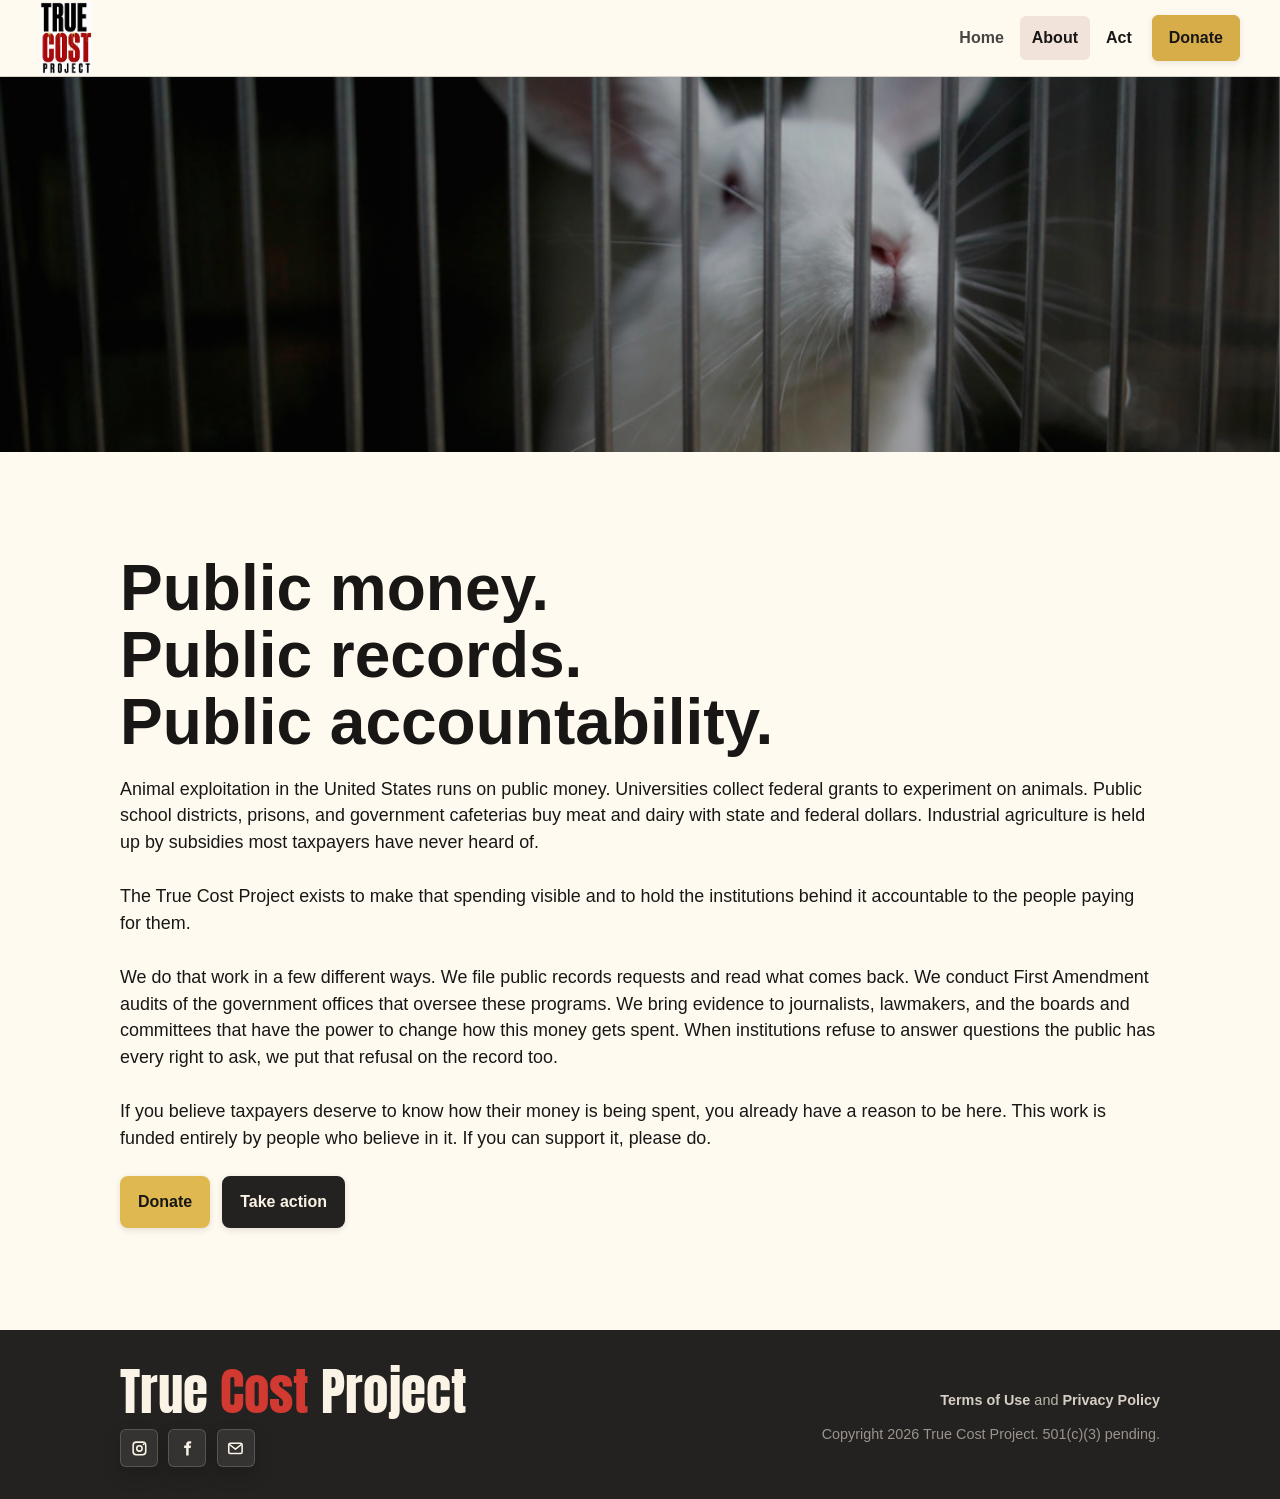
==== commit 33e2e4b6: "fix: align page nav logos" ====
--- a/about.html
+++ b/about.html
@@ -121,9 +121,9 @@
   </head>
   <body data-page="about">
       <a class="skip-link" href="#main">Skip to content</a>
-    <header class="site-header" data-site-header>
+    <header class="site-header site-header-square-brand" data-site-header>
       <a class="brand" href="index.html" aria-label="True Cost Project home">
-        <img class="brand-wordmark" src="assets/brand/wordmark-header.png" alt="" aria-hidden="true" width="1058" height="198" decoding="async" fetchpriority="high">
+        <img class="brand-square-mark" src="assets/brand/wordmark-square-nav.png" alt="" aria-hidden="true" width="127" height="176" decoding="async" fetchpriority="high">
         <span class="sr-only">True Cost Project home</span>
       </a>
       <button class="menu-toggle" type="button" data-menu-toggle aria-expanded="false" aria-controls="site-nav">
--- a/assets/styles.css
+++ b/assets/styles.css
@@ -353,11 +353,6 @@
   min-height: clamp(220px, 33.333vw, 640px);
 }
 
-.page-hero.visual-banner {
-  min-height: 0;
-  aspect-ratio: 3 / 1;
-}
-
 .hero.visual-banner {
   width: 100%;
   height: min(calc(100vw * 1.25), calc(100vh - var(--header-height)));
@@ -422,7 +417,7 @@
     url("images/about-banner.png");
   background-position: center;
   background-repeat: no-repeat;
-  background-size: contain;
+  background-size: cover;
 }
 
 body[data-page="act"] .page-hero {
@@ -431,7 +426,7 @@
     url("images/act-banner.png");
   background-position: center;
   background-repeat: no-repeat;
-  background-size: contain;
+  background-size: cover;
 }
 
 .hero.visual-banner::after,
@@ -602,7 +597,7 @@
 }
 
 h1 {
-  font-size: clamp(2.3rem, 5vw, 5rem);
+  font-size: clamp(2rem, 5vw, 5rem);
 }
 
 h2 {
@@ -1427,12 +1422,21 @@
 }
 
 @media (max-width: 819.98px) {
+  .page-hero.visual-banner {
+    min-height: 100%;
+    aspect-ratio: 3 / 3;
+  }
+
   body[data-page="privacy"] .legal-copy {
     padding-bottom: 4.5rem;
   }
 }
 
 @media (min-width: 820px) {
+  .visual-banner {
+    min-height: clamp(220px, 29.333vw, 640px);
+  }
+
   .menu-toggle {
     display: none;
   }
